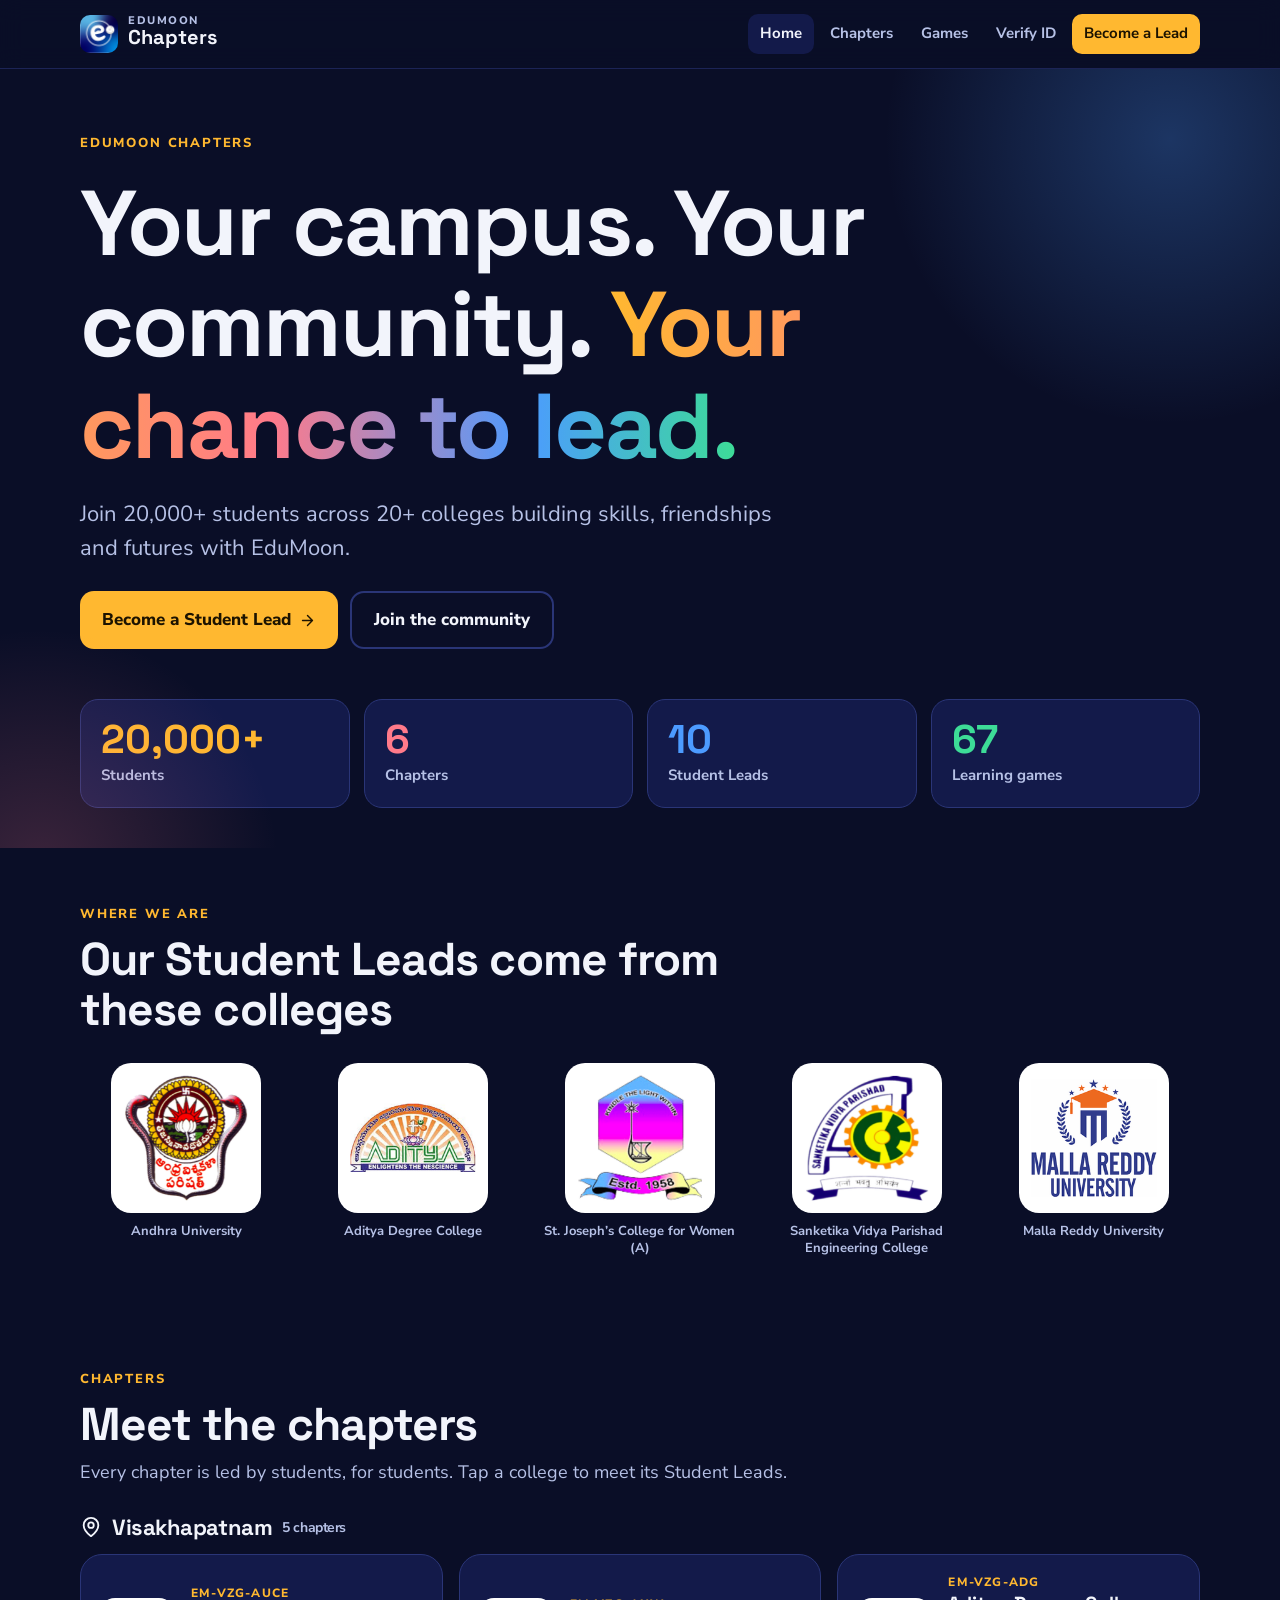
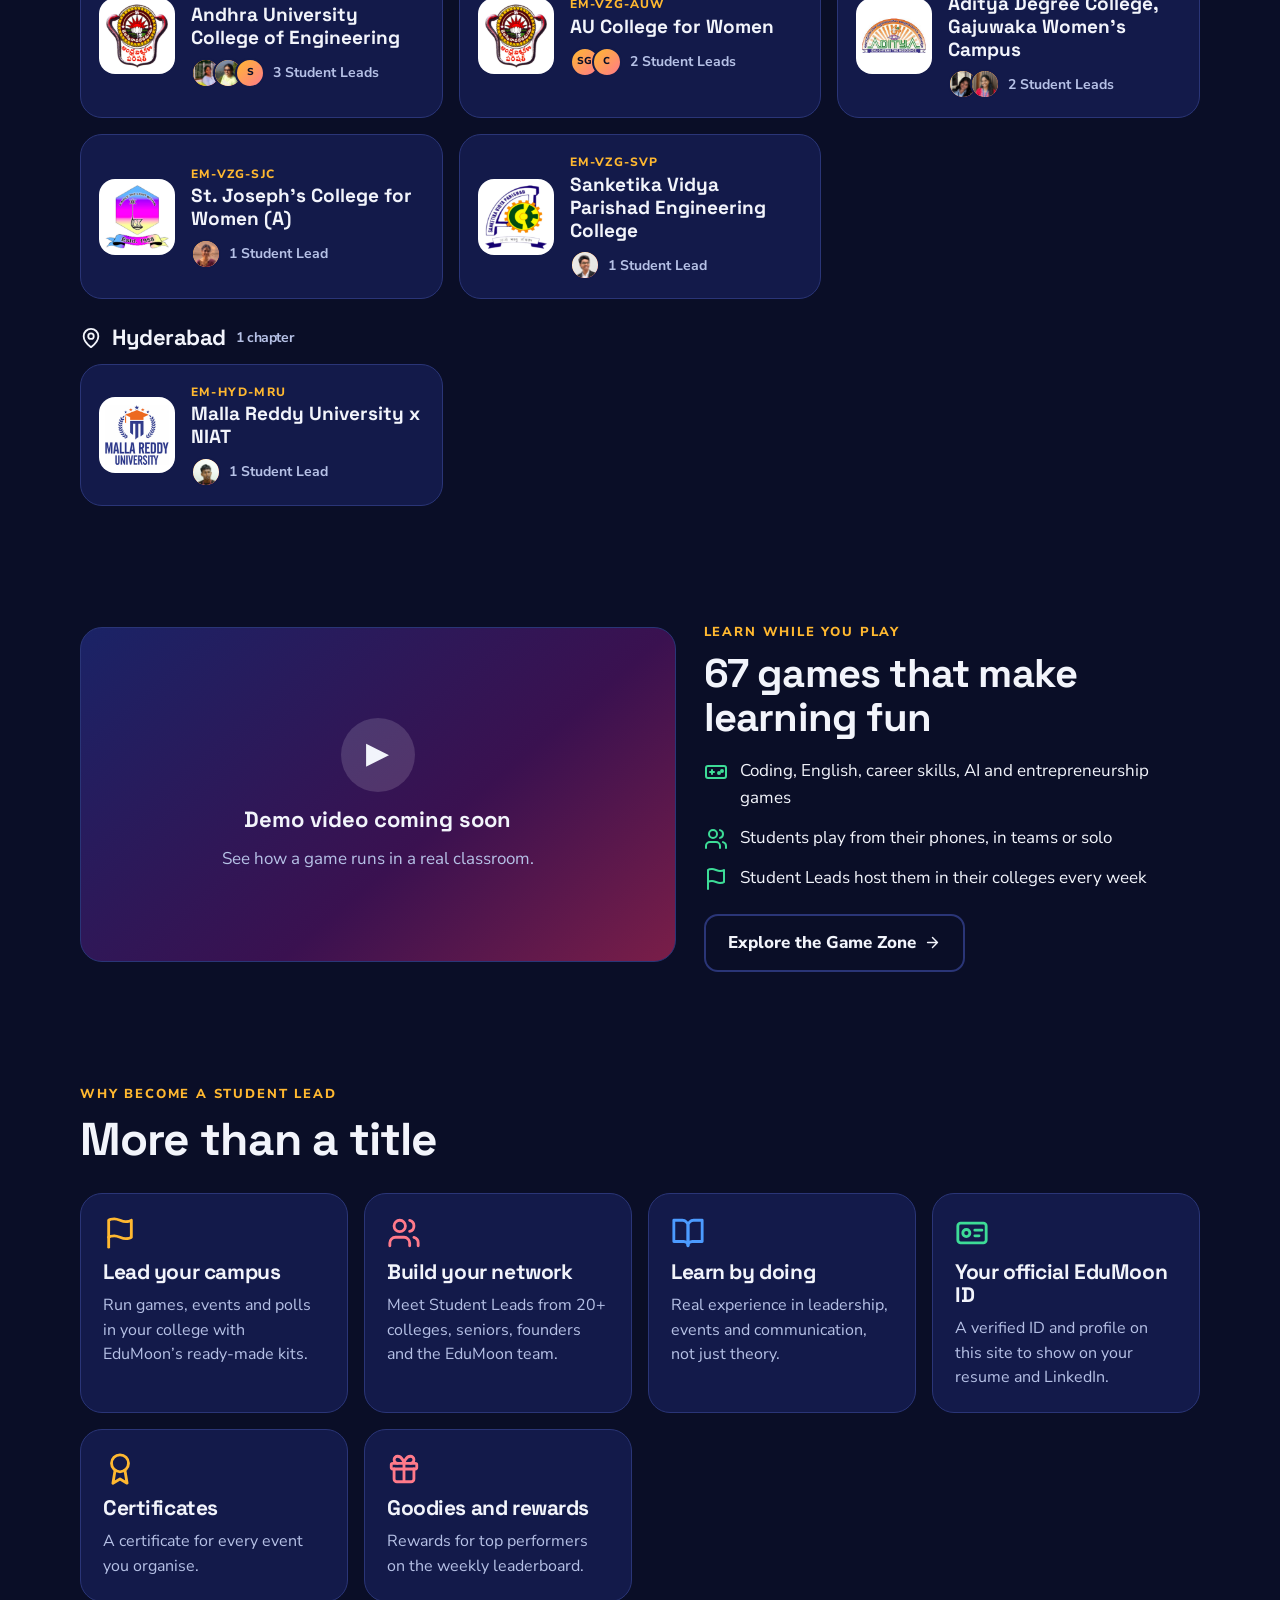
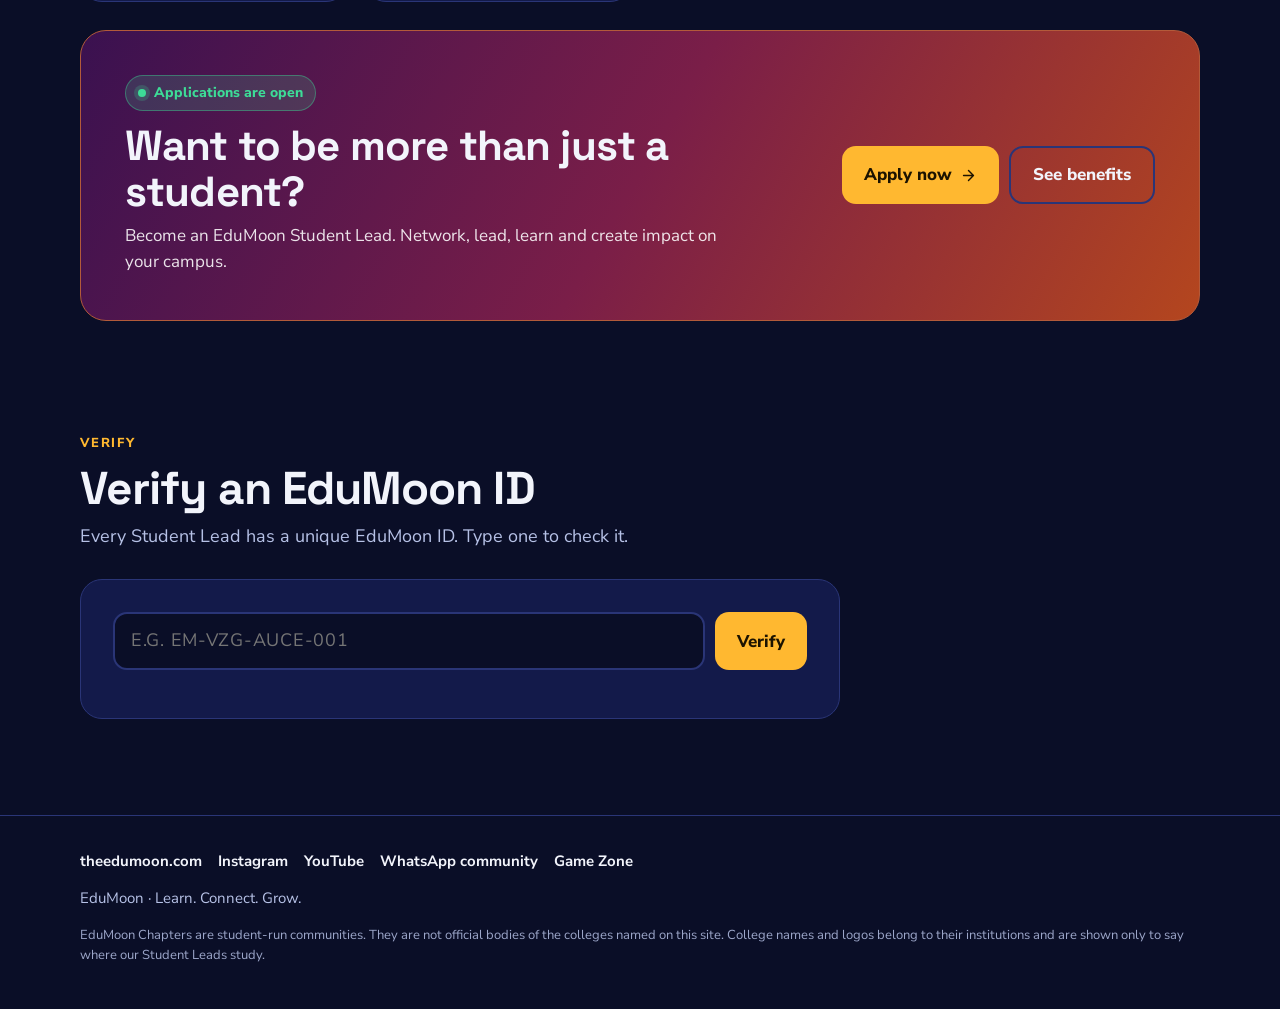
==== index.html @ 128e7173 "Add files via upload" ====
<!doctype html>
<html lang="en">
<head>
<meta charset="utf-8">
<meta name="viewport" content="width=device-width, initial-scale=1, viewport-fit=cover">
<title>EduMoon Chapters · Your campus. Your community.</title>
<meta name="description" content="Join 20,000+ students across 20+ colleges. Meet EduMoon's student-led chapters and become a Student Lead on your campus.">
<meta property="og:title" content="EduMoon Chapters · Your campus. Your community.">
<meta property="og:description" content="Join 20,000+ students across 20+ colleges. Meet EduMoon's student-led chapters and become a Student Lead on your campus.">
<link rel="icon" href="icon.png">
<link rel="preconnect" href="https://fonts.googleapis.com">
<link rel="stylesheet" href="https://fonts.googleapis.com/css2?family=Space+Grotesk:wght@500;700&family=Nunito+Sans:wght@400;700;800&display=swap">
<link rel="stylesheet" href="assets/style.css">
</head>
<body data-page="home">
<header class="top" id="top"></header>
<main id="main"></main>
<footer class="foot" id="foot"></footer>
<script src="assets/data.js"></script>
<script src="assets/app.js"></script>
</body>
</html>
---- assets/style.css ----
/* EduMoon Chapters. Same family as the EduMoon Game Zone: navy, amber, Space Grotesk + Nunito Sans. */
:root {
  --bg: #0A0E27; --panel: #131A4A; --panel2: #0F1540; --line: #2A3577;
  --ink: #F2F4FB; --soft: #B6C1E6; --amber: #FFB830; --green: #3DDC97; --coral: #FF7A8A; --blue: #4C9BFF;
  --display: 'Space Grotesk', Verdana, sans-serif; --body: 'Nunito Sans', Arial, sans-serif;
  --radius: 22px;
}
* { box-sizing: border-box; margin: 0; padding: 0; }
html { scroll-behavior: smooth; }
body { background: var(--bg); color: var(--ink); font-family: var(--body); font-size: 17px; line-height: 1.55; -webkit-font-smoothing: antialiased; }
img { max-width: 100%; display: block; }
a { color: inherit; }
h1, h2, h3 { font-family: var(--display); line-height: 1.1; letter-spacing: -0.02em; }
.wrap { max-width: 1160px; margin: 0 auto; padding: 0 20px; }
.eyebrow { font-size: 13px; font-weight: 800; letter-spacing: .14em; text-transform: uppercase; color: var(--amber); }
.muted { color: var(--soft); }
.grad { background: linear-gradient(90deg, #FFB830, #FF7A8A 45%, #4C9BFF 75%, #3DDC97); -webkit-background-clip: text; background-clip: text; color: transparent; }
.ic { width: 1em; height: 1em; flex: none; }

/* Header */
.top { position: sticky; top: 0; z-index: 20; background: rgba(10,14,39,.86); backdrop-filter: blur(12px); -webkit-backdrop-filter: blur(12px); border-bottom: 1px solid rgba(42,53,119,.6); }
.top .wrap { display: flex; align-items: center; justify-content: space-between; gap: 16px; height: 68px; }
.logo { display: flex; align-items: center; gap: 10px; text-decoration: none; }
.logo img { width: 38px; height: 38px; border-radius: 10px; }
.logo small { display: block; font-size: 11px; font-weight: 800; letter-spacing: .14em; text-transform: uppercase; color: var(--soft); line-height: 1; }
.logo b { font-family: var(--display); font-size: 20px; line-height: 1.1; }
.nav { display: flex; align-items: center; gap: 4px; }
.nav a { text-decoration: none; color: var(--soft); font-weight: 700; font-size: 15px; padding: 8px 12px; border-radius: 10px; }
.nav a:hover, .nav a[aria-current="page"] { color: var(--ink); background: var(--panel); }
.nav a.cta { background: var(--amber); color: #1C1300; }
.menu-btn { display: none; background: var(--panel); border: 1px solid var(--line); color: var(--ink); border-radius: 10px; width: 44px; height: 44px; font-size: 20px; cursor: pointer; }
@media (max-width: 860px) {
  .menu-btn { display: grid; place-items: center; }
  .nav { position: absolute; top: 68px; left: 0; right: 0; flex-direction: column; align-items: stretch; gap: 2px; padding: 10px 16px 16px; background: var(--bg); border-bottom: 1px solid var(--line); display: none; }
  .nav.open { display: flex; }
  .nav a { padding: 12px 14px; font-size: 16px; }
}

/* Buttons */
.btn { display: inline-flex; align-items: center; justify-content: center; gap: 8px; border-radius: 14px; padding: 14px 22px; font-weight: 800; font-size: 17px; text-decoration: none; background: var(--amber); color: #1C1300; border: 0; cursor: pointer; font-family: inherit; min-height: 52px; }
.btn:hover { filter: brightness(1.06); }
.btn.ghost { background: transparent; border: 2px solid var(--line); color: var(--ink); }
.btn.ghost:hover { border-color: var(--amber); }
.btn:focus-visible, .nav a:focus-visible, .chapter:focus-visible, .logo-tile:focus-visible { outline: 3px solid var(--amber); outline-offset: 3px; }

/* Sections */
section { padding: 56px 0; }
.sec-head { display: flex; flex-direction: column; gap: 10px; margin-bottom: 28px; max-width: 760px; }
.sec-head h2 { font-size: clamp(30px, 4.2vw, 46px); }
.sec-head p { color: var(--soft); font-size: 18px; }

/* Hero */
.hero { padding: 64px 0 40px; position: relative; overflow: hidden; }
.hero::before { content: ""; position: absolute; width: 620px; height: 620px; right: -200px; top: -240px; border-radius: 50%; background: radial-gradient(circle, rgba(76,155,255,.28), transparent 65%); pointer-events: none; }
.hero::after { content: ""; position: absolute; width: 520px; height: 520px; left: -220px; bottom: -280px; border-radius: 50%; background: radial-gradient(circle, rgba(255,122,138,.2), transparent 65%); pointer-events: none; }
.hero .wrap { position: relative; display: flex; flex-direction: column; gap: 20px; }
.hero h1 { font-size: clamp(42px, 7.4vw, 92px); max-width: 1000px; }
.hero p.lead { font-size: clamp(18px, 2.2vw, 22px); color: var(--soft); max-width: 720px; }
.hero .btns { display: flex; gap: 12px; flex-wrap: wrap; margin-top: 6px; }

/* Stats */
.stats { display: grid; grid-template-columns: repeat(4, 1fr); gap: 14px; margin-top: 30px; }
.stat { background: var(--panel); border: 1px solid var(--line); border-radius: 18px; padding: 18px 20px; }
.stat b { display: block; font-family: var(--display); font-size: clamp(28px, 4vw, 40px); line-height: 1.1; }
.stat span { color: var(--soft); font-weight: 700; font-size: 15px; }
.stat:nth-child(1) b { color: var(--amber); } .stat:nth-child(2) b { color: var(--coral); }
.stat:nth-child(3) b { color: var(--blue); } .stat:nth-child(4) b { color: var(--green); }
@media (max-width: 700px) { .stats { grid-template-columns: 1fr 1fr; } }

/* Logo strip */
.logos { display: grid; grid-template-columns: repeat(auto-fit, minmax(104px, 1fr)); gap: 14px; }
.logo-tile { display: flex; flex-direction: column; align-items: center; gap: 10px; text-decoration: none; text-align: center; }
.logo-tile img { width: 100%; max-width: 150px; aspect-ratio: 1; border-radius: 20px; background: #fff; transition: transform .15s; }
.logo-tile:hover img { transform: translateY(-3px); }
.logo-tile span { font-size: 13px; font-weight: 700; color: var(--soft); line-height: 1.3; }

/* Chapter cards */
.city { margin-top: 26px; }
.city h3 { font-size: 22px; display: flex; align-items: center; gap: 10px; margin-bottom: 14px; }
.city h3 small { font-family: var(--body); font-size: 14px; color: var(--soft); font-weight: 700; }
.chapters { display: grid; gap: 16px; grid-template-columns: repeat(auto-fill, minmax(min(100%, 330px), 1fr)); }
.chapter { display: flex; align-items: center; gap: 16px; padding: 18px; background: var(--panel); border: 1px solid var(--line); border-radius: var(--radius); text-decoration: none; transition: transform .15s, border-color .15s; }
.chapter:hover { transform: translateY(-3px); border-color: var(--amber); }
.chapter img { width: 76px; height: 76px; border-radius: 16px; background: #fff; flex: none; }
.chapter .info { flex: 1; min-width: 0; }
.chapter .code { font-size: 12px; font-weight: 800; letter-spacing: .1em; color: var(--amber); }
.chapter h4 { font-family: var(--display); font-size: 19px; line-height: 1.2; margin: 2px 0 8px; }
.faces { display: flex; align-items: center; }
.faces .av { width: 30px; height: 30px; border: 2px solid var(--panel); margin-left: -8px; font-size: 11px; }
.faces .av:first-child { margin-left: 0; }
.faces span.count { margin-left: 8px; font-size: 14px; font-weight: 700; color: var(--soft); }

/* Avatars (photo or initials) */
.av { border-radius: 50%; overflow: hidden; display: grid; place-items: center; font-weight: 800; color: #0A0E27; background: linear-gradient(135deg, var(--amber), var(--coral)); flex: none; }
.av img { width: 100%; height: 100%; object-fit: cover; }

/* Video */
.video { display: grid; grid-template-columns: 1.2fr 1fr; gap: 28px; align-items: center; }
.video-frame { aspect-ratio: 16/9; border-radius: var(--radius); overflow: hidden; background: linear-gradient(140deg, #1A2366, #3A1150 60%, #7A1E48); border: 1px solid var(--line); display: grid; place-items: center; text-align: center; padding: 20px; }
.video-frame iframe { width: 100%; height: 100%; border: 0; }
.video-frame .soon { display: flex; flex-direction: column; align-items: center; gap: 10px; }
.play { width: 74px; height: 74px; border-radius: 50%; background: rgba(255,255,255,.14); display: grid; place-items: center; font-size: 30px; }
.points { list-style: none; display: flex; flex-direction: column; gap: 14px; margin: 18px 0 22px; }
.points li { display: flex; gap: 12px; align-items: flex-start; }
.points .ic { width: 24px; height: 24px; color: var(--green); margin-top: 2px; }
@media (max-width: 860px) { .video { grid-template-columns: 1fr; } }

/* Benefits */
.benefits { display: grid; gap: 16px; grid-template-columns: repeat(auto-fill, minmax(min(100%, 250px), 1fr)); }
.benefit { background: var(--panel); border: 1px solid var(--line); border-radius: var(--radius); padding: 22px; display: flex; flex-direction: column; gap: 10px; }
.benefit .ic { width: 34px; height: 34px; color: var(--amber); }
.benefit:nth-child(4n+2) .ic { color: var(--coral); } .benefit:nth-child(4n+3) .ic { color: var(--blue); } .benefit:nth-child(4n) .ic { color: var(--green); }
.benefit h3 { font-size: 21px; }
.benefit p { color: var(--soft); font-size: 16px; }

/* Pathway */
.path { display: grid; grid-template-columns: repeat(3, 1fr); gap: 16px; counter-reset: step; }
.step { position: relative; background: var(--panel2); border: 1px solid var(--line); border-radius: var(--radius); padding: 24px; display: flex; flex-direction: column; gap: 10px; }
.step .num { font-family: var(--display); font-weight: 700; font-size: 15px; width: 36px; height: 36px; border-radius: 50%; display: grid; place-items: center; background: var(--amber); color: #1C1300; }
.step:nth-child(2) .num { background: var(--coral); } .step:nth-child(3) .num { background: var(--green); }
.step h3 { font-size: 24px; }
.step ul { list-style: none; display: flex; flex-direction: column; gap: 6px; color: var(--soft); font-size: 16px; }
.step li::before { content: "–"; margin-right: 8px; color: var(--amber); }
@media (max-width: 860px) { .path { grid-template-columns: 1fr; } }

/* CTA band */
.band { border-radius: 26px; padding: clamp(26px, 4vw, 44px); background: linear-gradient(120deg, #3A1150 0%, #7A1E48 50%, #B4461E 100%); border: 1px solid #B35A3A; display: flex; align-items: center; justify-content: space-between; gap: 22px; flex-wrap: wrap; }
.band h2 { font-size: clamp(28px, 3.8vw, 42px); max-width: 640px; }
.band p { color: rgba(255,255,255,.88); margin-top: 8px; max-width: 600px; }
.band .eyebrow { color: #FFD27A; }
.badge-open { display: inline-flex; align-items: center; gap: 8px; background: rgba(61,220,151,.16); color: var(--green); border: 1px solid rgba(61,220,151,.4); padding: 6px 12px; border-radius: 99px; font-weight: 800; font-size: 14px; width: fit-content; }
.badge-open::before { content: ""; width: 8px; height: 8px; border-radius: 50%; background: var(--green); box-shadow: 0 0 0 4px rgba(61,220,151,.2); }

/* Verify */
.verify { background: var(--panel); border: 1px solid var(--line); border-radius: var(--radius); padding: clamp(20px, 3vw, 32px); display: flex; flex-direction: column; gap: 16px; max-width: 760px; }
.verify form { display: flex; gap: 10px; flex-wrap: wrap; }
.verify input { flex: 1 1 260px; min-width: 0; background: var(--bg); border: 2px solid var(--line); border-radius: 14px; color: var(--ink); font: inherit; font-size: 18px; padding: 13px 16px; text-transform: uppercase; letter-spacing: .04em; }
.verify input:focus { outline: 0; border-color: var(--amber); }
.result { border-radius: 18px; padding: 18px; display: flex; gap: 16px; align-items: center; }
.result.ok { background: rgba(61,220,151,.1); border: 1px solid rgba(61,220,151,.4); }
.result.no { background: rgba(255,122,138,.1); border: 1px solid rgba(255,122,138,.4); }
.result .av { width: 72px; height: 72px; font-size: 22px; }
.tick { display: inline-flex; align-items: center; gap: 6px; color: var(--green); font-weight: 800; font-size: 14px; letter-spacing: .04em; text-transform: uppercase; }
.tick .ic { width: 18px; height: 18px; }

/* Chapter page */
.chero { display: flex; align-items: center; gap: 22px; flex-wrap: wrap; }
.chero img { width: 112px; height: 112px; border-radius: 24px; background: #fff; }
.chero h1 { font-size: clamp(32px, 5vw, 56px); }
.chips { display: flex; gap: 8px; flex-wrap: wrap; margin-top: 10px; }
.chip { background: var(--panel); border: 1px solid var(--line); border-radius: 99px; padding: 6px 12px; font-size: 14px; font-weight: 700; color: var(--soft); }
.back { color: var(--soft); font-weight: 800; text-decoration: none; display: inline-flex; gap: 6px; margin-bottom: 22px; }
.back:hover { color: var(--ink); }
.leads { display: grid; gap: 18px; grid-template-columns: repeat(auto-fill, minmax(min(100%, 250px), 1fr)); }
.lead-card { background: var(--panel); border: 1px solid var(--line); border-radius: var(--radius); padding: 22px; display: flex; flex-direction: column; align-items: center; text-align: center; gap: 8px; }
.lead-card .av { width: 132px; height: 132px; font-size: 40px; border: 4px solid var(--panel2); box-shadow: 0 0 0 3px var(--amber); margin-bottom: 8px; }
.lead-card h3 { font-size: 21px; }
.role { font-size: 13px; font-weight: 800; letter-spacing: .1em; text-transform: uppercase; color: var(--amber); }
.idtag { margin-top: 6px; font-family: 'JetBrains Mono', 'Courier New', monospace; font-size: 14px; background: var(--panel2); border: 1px dashed var(--line); border-radius: 10px; padding: 6px 10px; color: var(--ink); }

/* Footer */
.foot { border-top: 1px solid var(--line); margin-top: 40px; padding: 34px 0 44px; color: var(--soft); font-size: 15px; }
.foot .wrap { display: flex; flex-direction: column; gap: 14px; }
.foot-links { display: flex; gap: 16px; flex-wrap: wrap; }
.foot-links a { color: var(--ink); font-weight: 700; text-decoration: none; }
.foot-links a:hover { color: var(--amber); }
.foot small { font-size: 13px; opacity: .85; }
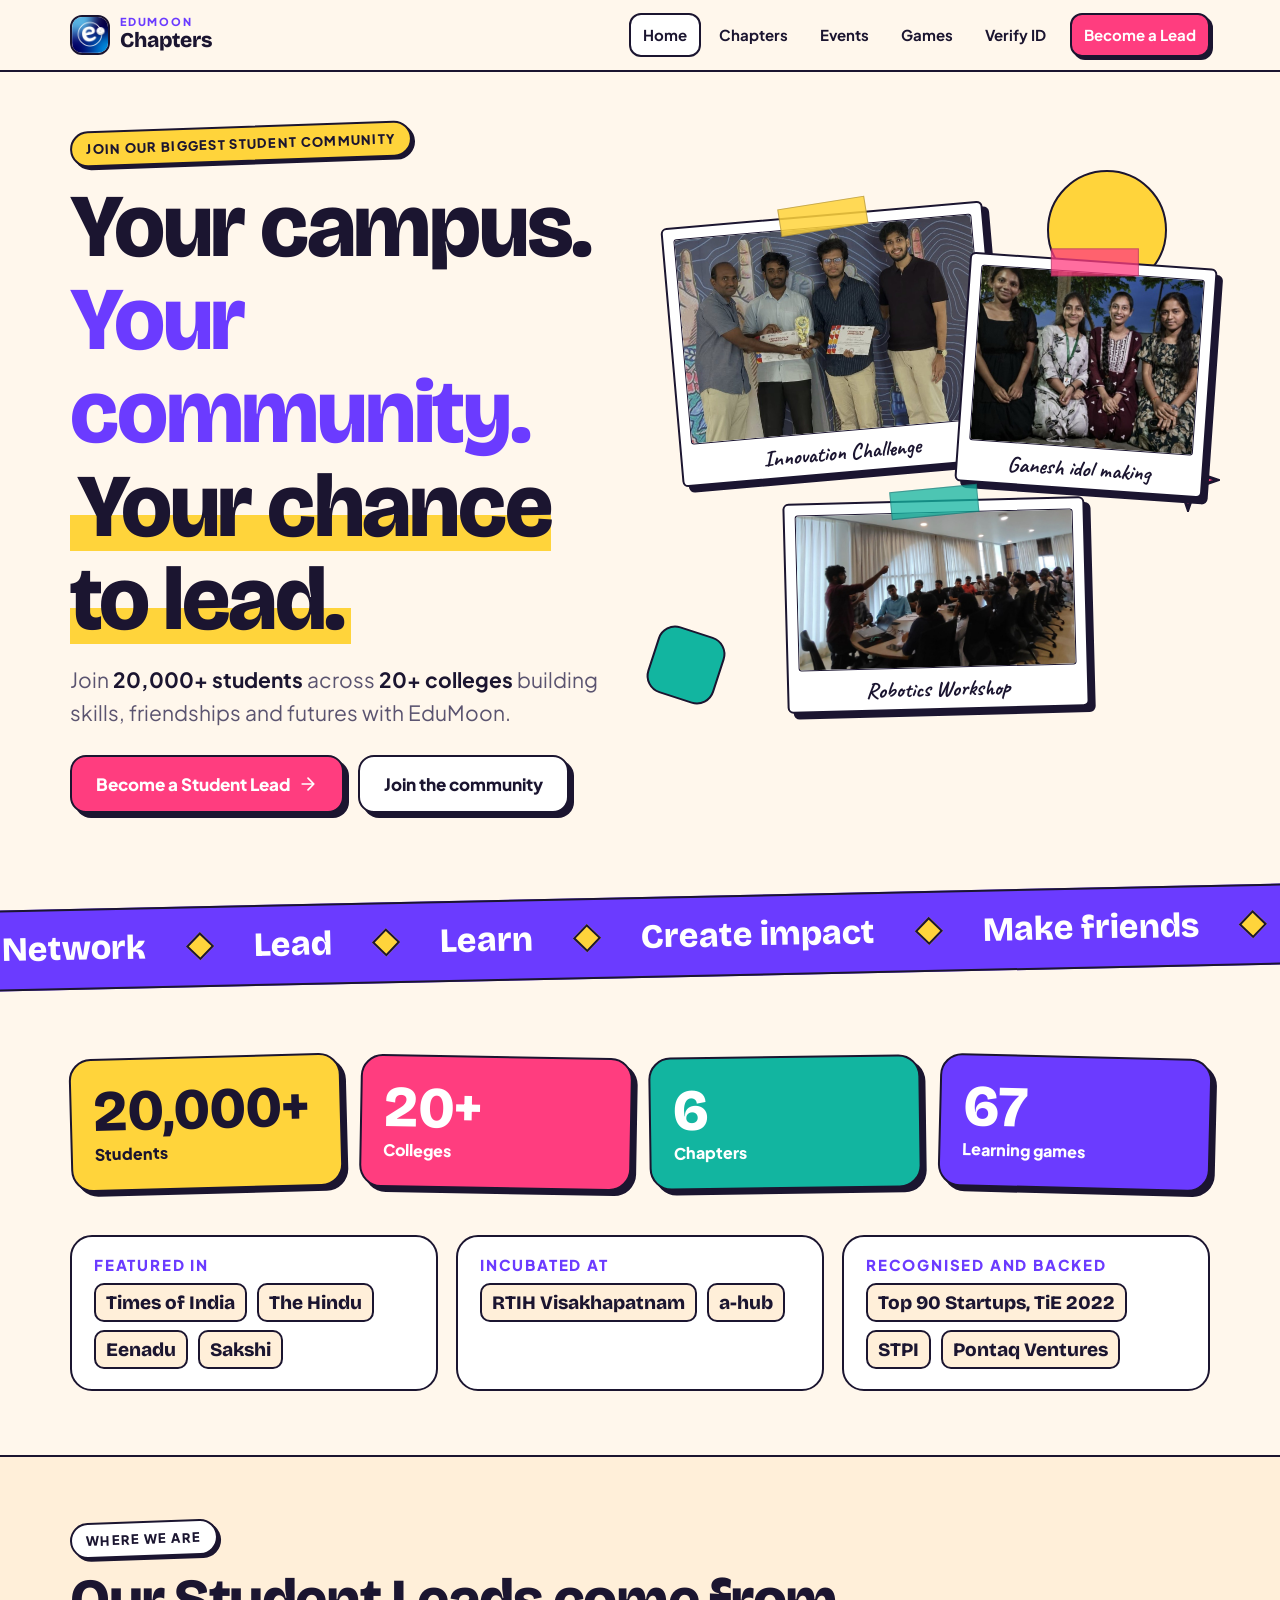
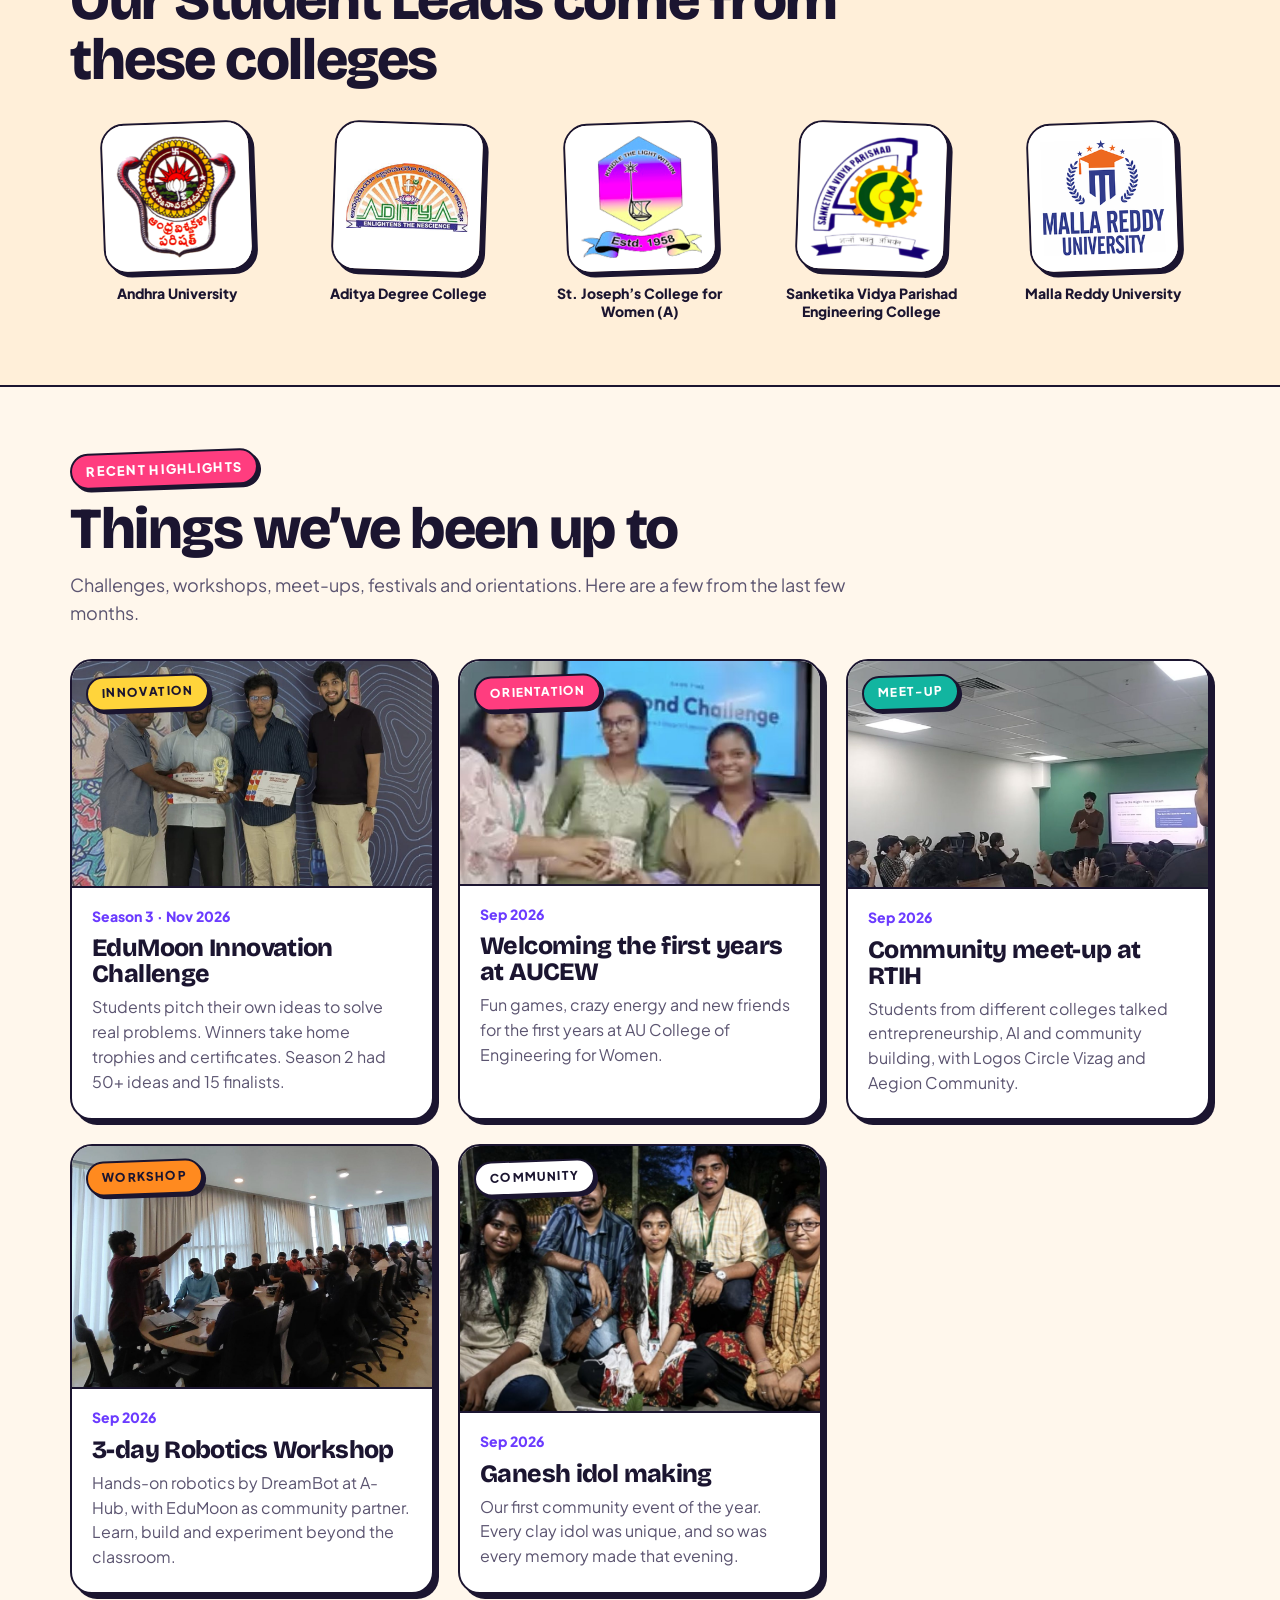
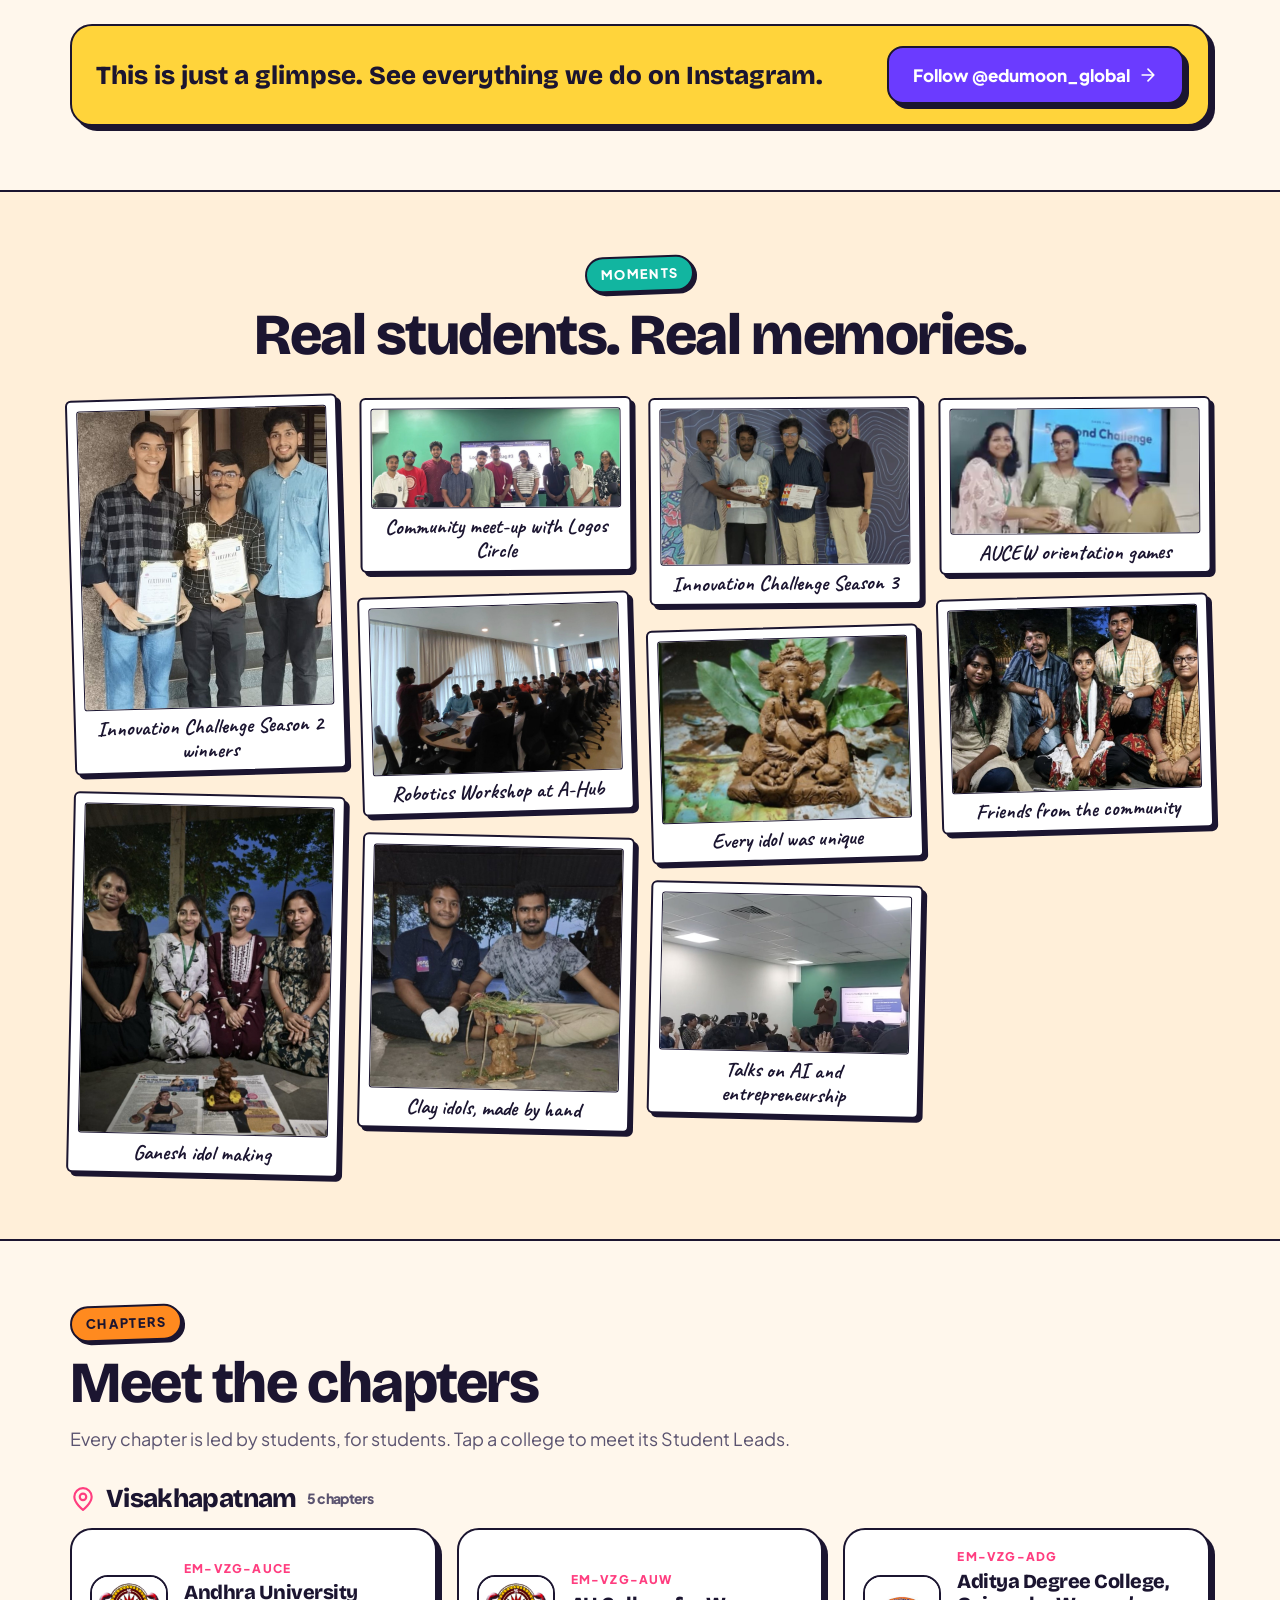
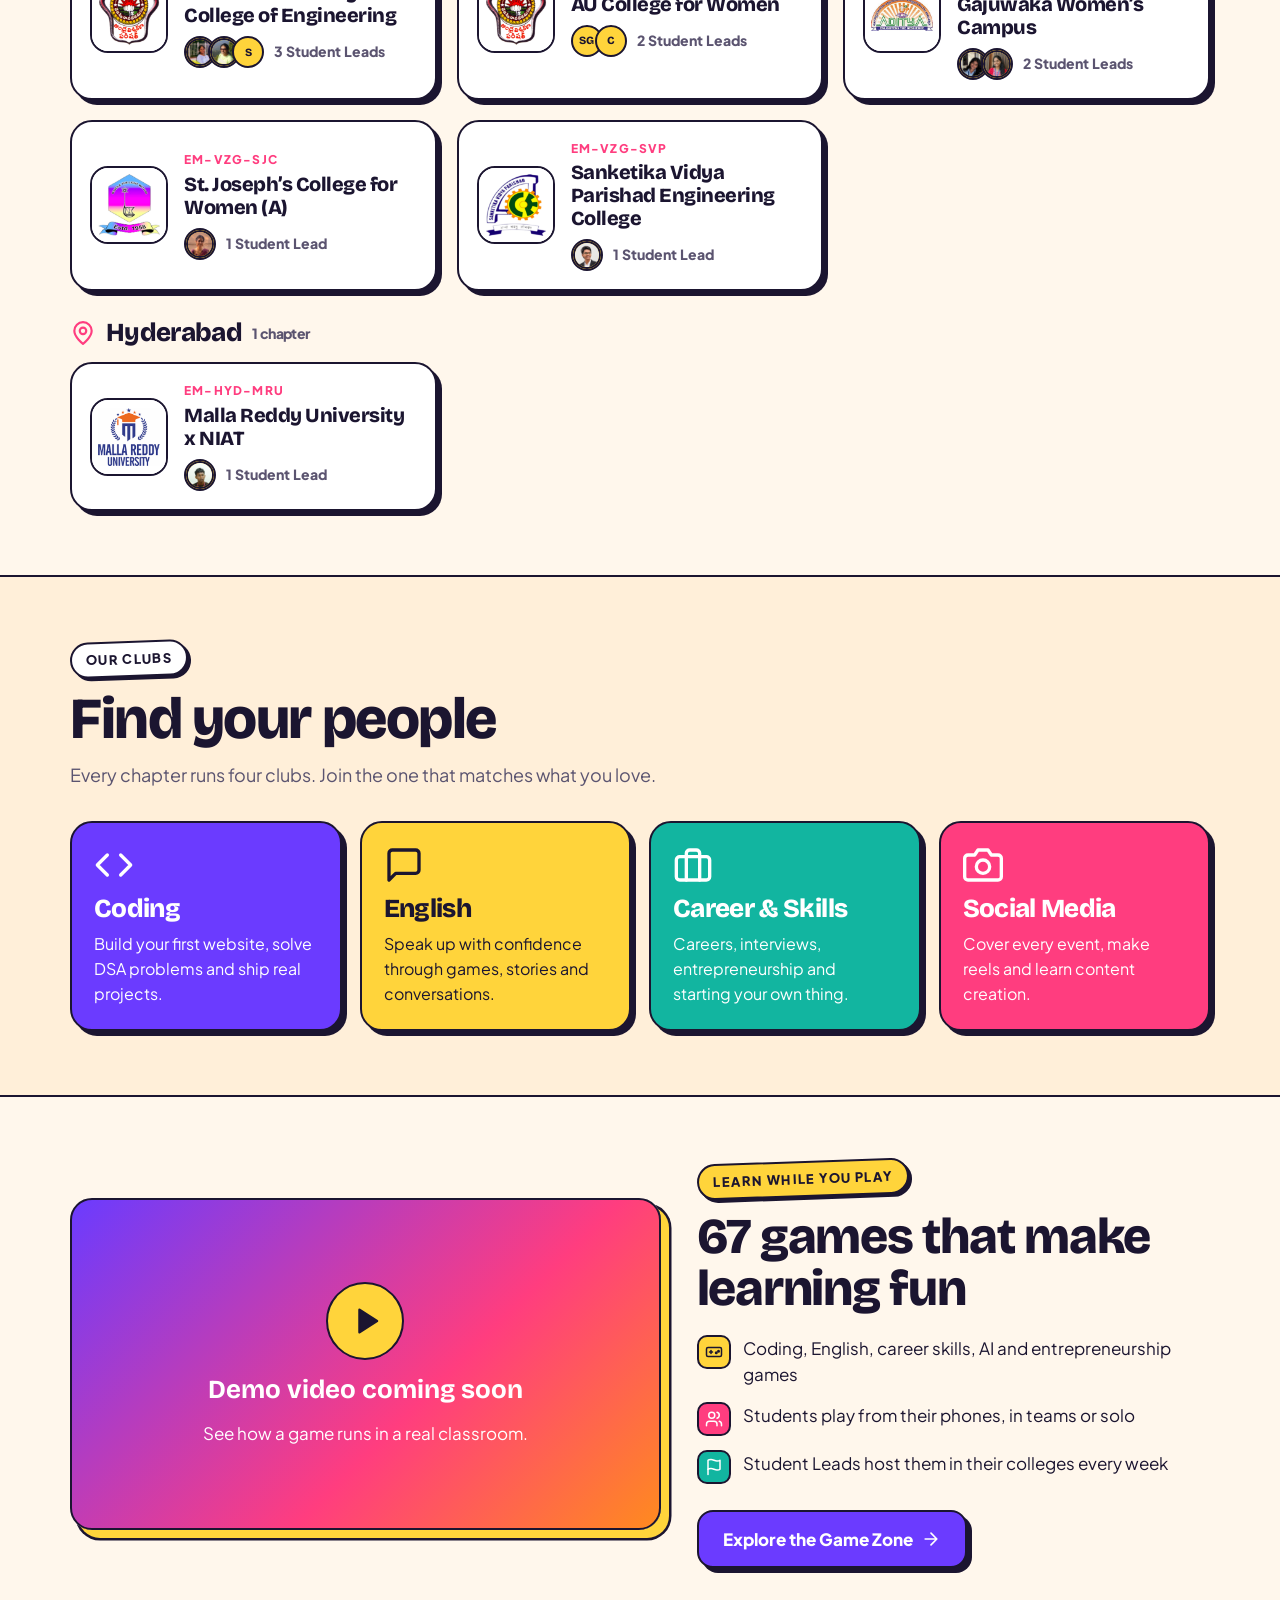
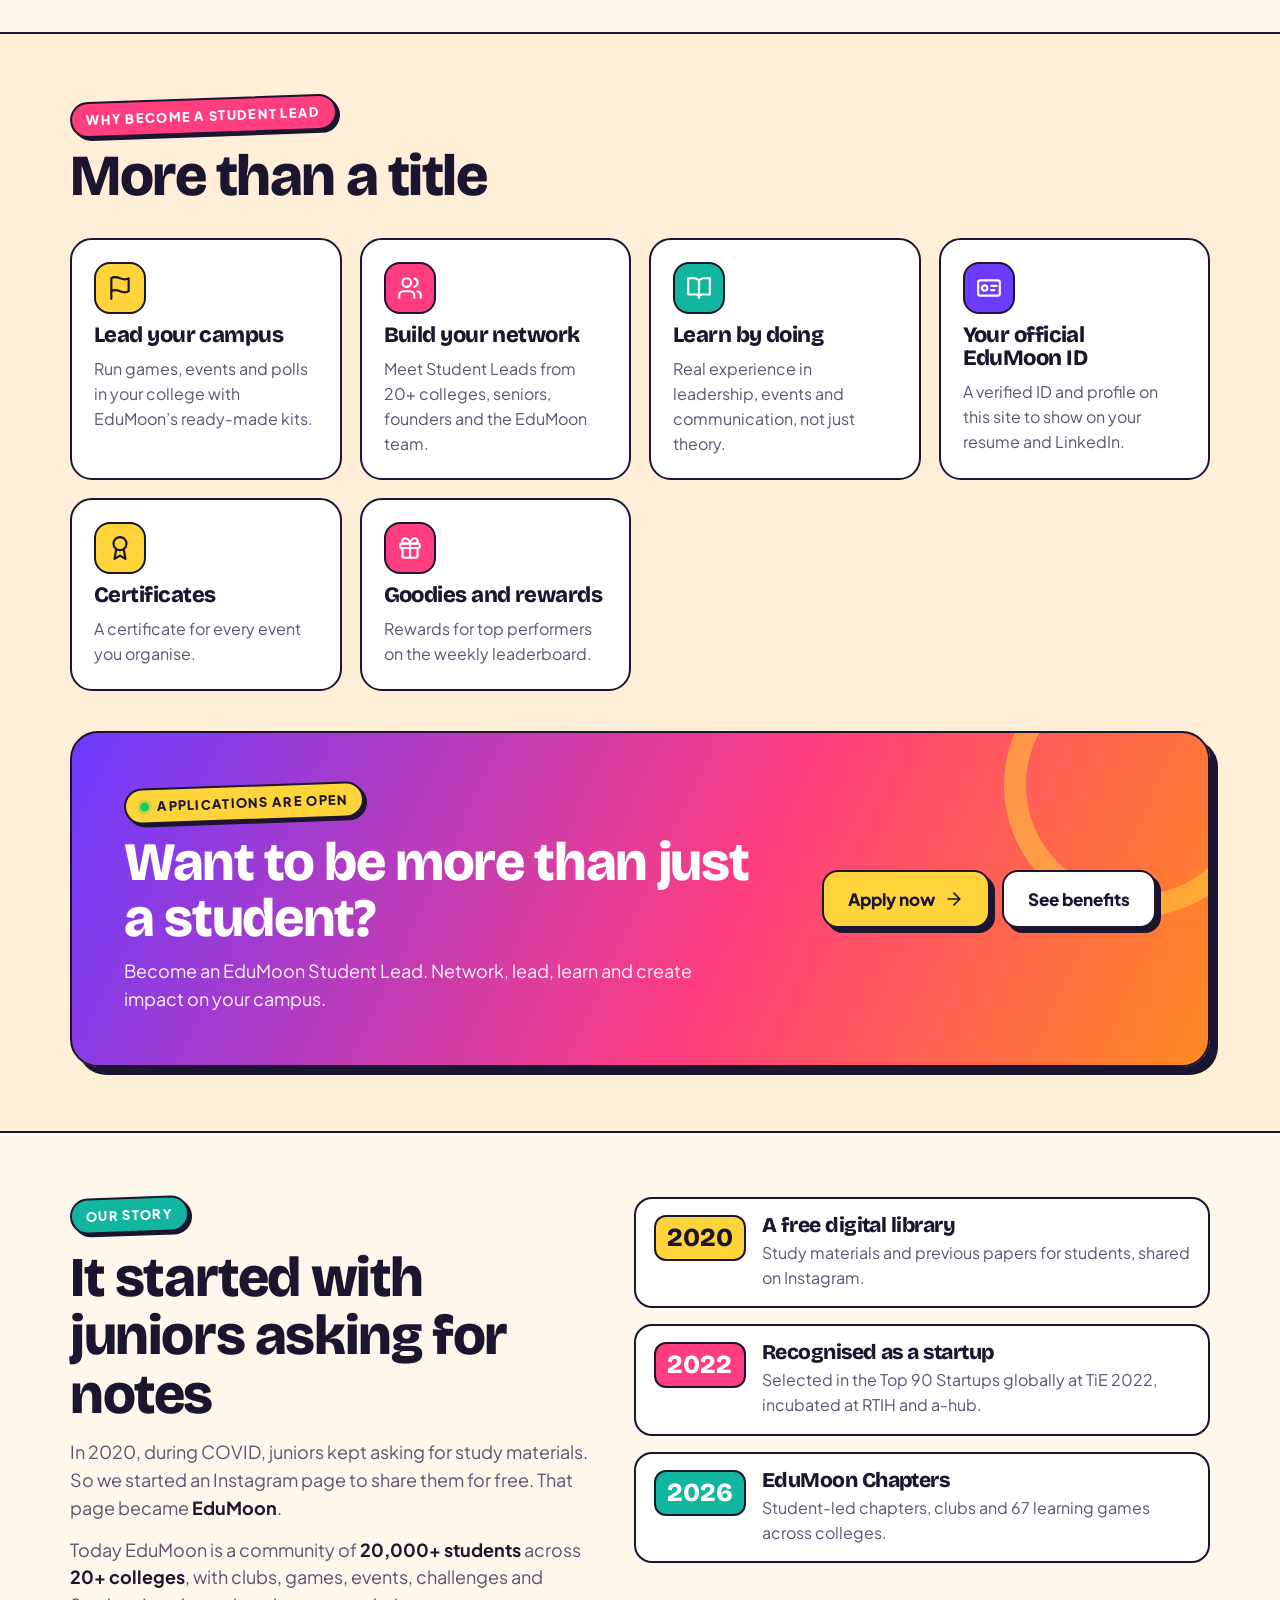
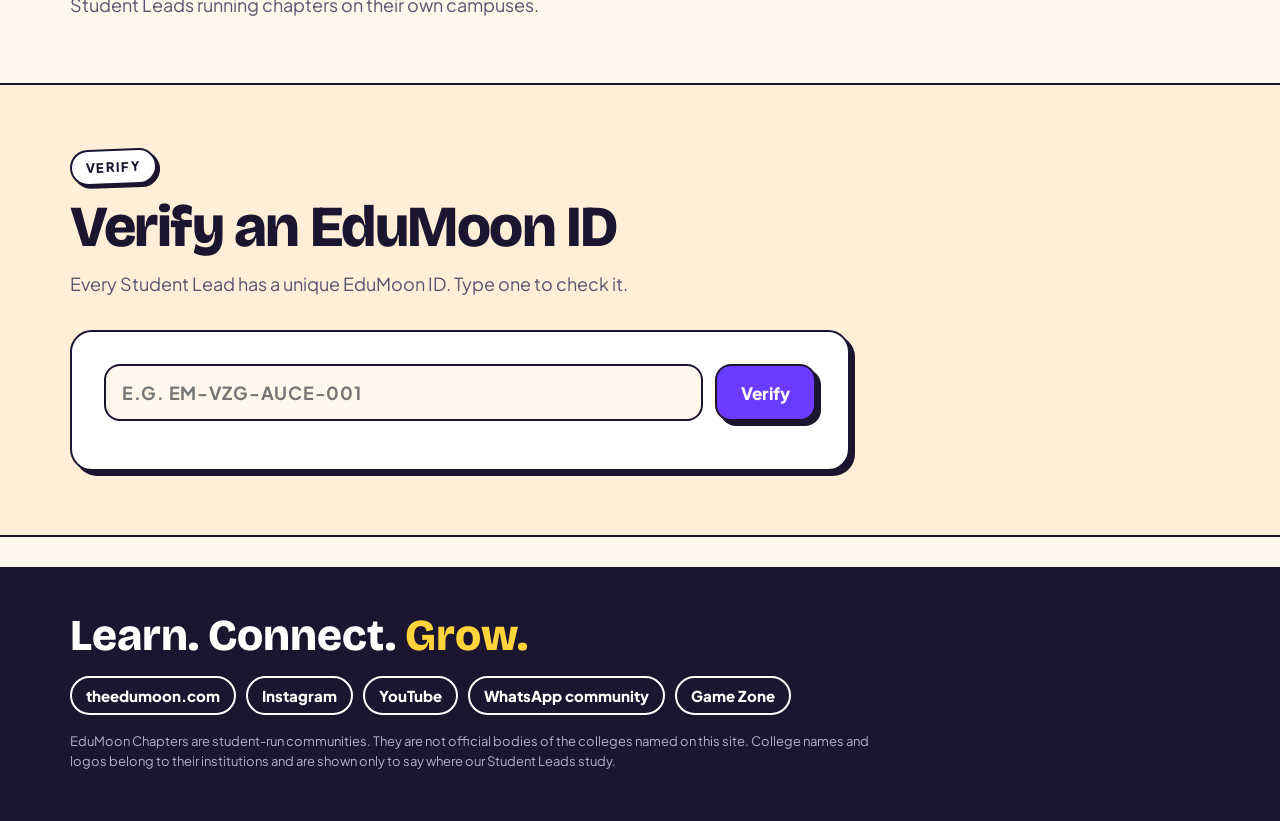
==== commit 5e9d7f3f: "Add files via upload" ====
--- a/index.html
+++ b/index.html
@@ -9,7 +9,7 @@
 <meta property="og:description" content="Join 20,000+ students across 20+ colleges. Meet EduMoon's student-led chapters and become a Student Lead on your campus.">
 <link rel="icon" href="icon.png">
 <link rel="preconnect" href="https://fonts.googleapis.com">
-<link rel="stylesheet" href="https://fonts.googleapis.com/css2?family=Space+Grotesk:wght@500;700&family=Nunito+Sans:wght@400;700;800&display=swap">
+<link rel="stylesheet" href="https://fonts.googleapis.com/css2?family=Bricolage+Grotesque:opsz,wght@12..96,700;12..96,800&family=Plus+Jakarta+Sans:wght@400;600;700;800&family=Caveat:wght@700&display=swap">
 <link rel="stylesheet" href="assets/style.css">
 </head>
 <body data-page="home">
--- a/assets/style.css
+++ b/assets/style.css
@@ -1,167 +1,303 @@
-/* EduMoon Chapters. Same family as the EduMoon Game Zone: navy, amber, Space Grotesk + Nunito Sans. */
+/* EduMoon Chapters · Bold campus energy.
+   Cream paper, chunky ink outlines, bright campus colours, polaroid photos. */
 :root {
-  --bg: #0A0E27; --panel: #131A4A; --panel2: #0F1540; --line: #2A3577;
-  --ink: #F2F4FB; --soft: #B6C1E6; --amber: #FFB830; --green: #3DDC97; --coral: #FF7A8A; --blue: #4C9BFF;
-  --display: 'Space Grotesk', Verdana, sans-serif; --body: 'Nunito Sans', Arial, sans-serif;
-  --radius: 22px;
+  --paper: #FFF7EC; --paper2: #FFEFD9; --white: #FFFFFF; --ink: #1B1530; --soft: #5B5470;
+  --purple: #6B3BFF; --pink: #FF3D7F; --orange: #FF8A1F; --yellow: #FFD43B; --teal: #12B5A0; --blue: #2F7BFF;
+  --display: 'Bricolage Grotesque', 'Arial Black', sans-serif; --body: 'Plus Jakarta Sans', Arial, sans-serif; --hand: 'Caveat', 'Comic Sans MS', cursive;
+  --r: 22px; --edge: 2.5px solid var(--ink); --pop: 5px 5px 0 var(--ink);
 }
 * { box-sizing: border-box; margin: 0; padding: 0; }
 html { scroll-behavior: smooth; }
-body { background: var(--bg); color: var(--ink); font-family: var(--body); font-size: 17px; line-height: 1.55; -webkit-font-smoothing: antialiased; }
+body { background: var(--paper); color: var(--ink); font-family: var(--body); font-size: 17px; line-height: 1.55; -webkit-font-smoothing: antialiased; overflow-x: hidden; }
 img { max-width: 100%; display: block; }
 a { color: inherit; }
-h1, h2, h3 { font-family: var(--display); line-height: 1.1; letter-spacing: -0.02em; }
-.wrap { max-width: 1160px; margin: 0 auto; padding: 0 20px; }
-.eyebrow { font-size: 13px; font-weight: 800; letter-spacing: .14em; text-transform: uppercase; color: var(--amber); }
+h1, h2, h3, h4 { font-family: var(--display); line-height: 1.04; letter-spacing: -0.025em; font-weight: 800; }
+.wrap { max-width: 1180px; margin: 0 auto; padding: 0 20px; }
 .muted { color: var(--soft); }
-.grad { background: linear-gradient(90deg, #FFB830, #FF7A8A 45%, #4C9BFF 75%, #3DDC97); -webkit-background-clip: text; background-clip: text; color: transparent; }
 .ic { width: 1em; height: 1em; flex: none; }
+.mark { background: linear-gradient(transparent 58%, var(--yellow) 58%, var(--yellow) 92%, transparent 92%); padding: 0 .08em; }
+.sticker { display: inline-flex; align-items: center; gap: 8px; width: fit-content; font-weight: 800; font-size: 13px; letter-spacing: .1em; text-transform: uppercase; background: var(--white); border: var(--edge); border-radius: 99px; padding: 6px 14px; box-shadow: 3px 3px 0 var(--ink); transform: rotate(-2deg); }
+.sticker.y { background: var(--yellow); } .sticker.p { background: var(--pink); color: #fff; } .sticker.t { background: var(--teal); color: #fff; } .sticker.o { background: var(--orange); }
+.sticker.live::before { content: ""; width: 9px; height: 9px; border-radius: 50%; background: #18C964; box-shadow: 0 0 0 3px rgba(24,201,100,.25); }
 
 /* Header */
-.top { position: sticky; top: 0; z-index: 20; background: rgba(10,14,39,.86); backdrop-filter: blur(12px); -webkit-backdrop-filter: blur(12px); border-bottom: 1px solid rgba(42,53,119,.6); }
-.top .wrap { display: flex; align-items: center; justify-content: space-between; gap: 16px; height: 68px; }
+.top { position: sticky; top: 0; z-index: 30; background: rgba(255,247,236,.92); backdrop-filter: blur(10px); -webkit-backdrop-filter: blur(10px); border-bottom: var(--edge); }
+.top .wrap { display: flex; align-items: center; justify-content: space-between; gap: 16px; height: 70px; }
 .logo { display: flex; align-items: center; gap: 10px; text-decoration: none; }
-.logo img { width: 38px; height: 38px; border-radius: 10px; }
-.logo small { display: block; font-size: 11px; font-weight: 800; letter-spacing: .14em; text-transform: uppercase; color: var(--soft); line-height: 1; }
-.logo b { font-family: var(--display); font-size: 20px; line-height: 1.1; }
+.logo img { width: 40px; height: 40px; border-radius: 12px; border: var(--edge); }
+.logo small { display: block; font-size: 11px; font-weight: 800; letter-spacing: .16em; text-transform: uppercase; color: var(--purple); line-height: 1; }
+.logo b { font-family: var(--display); font-size: 21px; line-height: 1.1; font-weight: 800; }
 .nav { display: flex; align-items: center; gap: 4px; }
-.nav a { text-decoration: none; color: var(--soft); font-weight: 700; font-size: 15px; padding: 8px 12px; border-radius: 10px; }
-.nav a:hover, .nav a[aria-current="page"] { color: var(--ink); background: var(--panel); }
-.nav a.cta { background: var(--amber); color: #1C1300; }
-.menu-btn { display: none; background: var(--panel); border: 1px solid var(--line); color: var(--ink); border-radius: 10px; width: 44px; height: 44px; font-size: 20px; cursor: pointer; }
-@media (max-width: 860px) {
+.nav a { text-decoration: none; font-weight: 700; font-size: 15px; padding: 8px 12px; border-radius: 12px; border: 2.5px solid transparent; }
+.nav a:hover { background: var(--paper2); }
+.nav a[aria-current="page"] { border-color: var(--ink); background: var(--white); }
+.nav a.cta { background: var(--pink); color: #fff; border-color: var(--ink); box-shadow: 3px 3px 0 var(--ink); margin-left: 6px; }
+.nav a.cta:hover { transform: translate(-1px,-1px); box-shadow: 4px 4px 0 var(--ink); }
+.menu-btn { display: none; background: var(--yellow); border: var(--edge); color: var(--ink); border-radius: 12px; width: 46px; height: 46px; cursor: pointer; box-shadow: 3px 3px 0 var(--ink); }
+.menu-btn svg { width: 22px; height: 22px; }
+@media (max-width: 880px) {
   .menu-btn { display: grid; place-items: center; }
-  .nav { position: absolute; top: 68px; left: 0; right: 0; flex-direction: column; align-items: stretch; gap: 2px; padding: 10px 16px 16px; background: var(--bg); border-bottom: 1px solid var(--line); display: none; }
+  .nav { position: absolute; top: 70px; left: 0; right: 0; flex-direction: column; align-items: stretch; gap: 4px; padding: 12px 16px 18px; background: var(--paper); border-bottom: var(--edge); display: none; }
   .nav.open { display: flex; }
-  .nav a { padding: 12px 14px; font-size: 16px; }
+  .nav a { padding: 12px 14px; font-size: 17px; }
+  .nav a.cta { margin: 6px 0 0; text-align: center; }
 }
 
 /* Buttons */
-.btn { display: inline-flex; align-items: center; justify-content: center; gap: 8px; border-radius: 14px; padding: 14px 22px; font-weight: 800; font-size: 17px; text-decoration: none; background: var(--amber); color: #1C1300; border: 0; cursor: pointer; font-family: inherit; min-height: 52px; }
-.btn:hover { filter: brightness(1.06); }
-.btn.ghost { background: transparent; border: 2px solid var(--line); color: var(--ink); }
-.btn.ghost:hover { border-color: var(--amber); }
-.btn:focus-visible, .nav a:focus-visible, .chapter:focus-visible, .logo-tile:focus-visible { outline: 3px solid var(--amber); outline-offset: 3px; }
+.btn { display: inline-flex; align-items: center; justify-content: center; gap: 8px; border-radius: 16px; padding: 14px 24px; font-weight: 800; font-size: 17px; text-decoration: none; background: var(--purple); color: #fff; border: var(--edge); cursor: pointer; font-family: inherit; min-height: 54px; box-shadow: var(--pop); transition: transform .12s, box-shadow .12s; }
+.btn:hover { transform: translate(-2px,-2px); box-shadow: 7px 7px 0 var(--ink); }
+.btn:active { transform: translate(3px,3px); box-shadow: 2px 2px 0 var(--ink); }
+.btn.pink { background: var(--pink); } .btn.yellow { background: var(--yellow); color: var(--ink); }
+.btn.ghost { background: var(--white); color: var(--ink); }
+.btn .ic { width: 20px; height: 20px; }
+:focus-visible { outline: 3px solid var(--blue); outline-offset: 3px; }
 
 /* Sections */
-section { padding: 56px 0; }
-.sec-head { display: flex; flex-direction: column; gap: 10px; margin-bottom: 28px; max-width: 760px; }
-.sec-head h2 { font-size: clamp(30px, 4.2vw, 46px); }
+section { padding: 64px 0; position: relative; }
+.sec-head { display: flex; flex-direction: column; gap: 12px; margin-bottom: 32px; max-width: 780px; }
+.sec-head h2 { font-size: clamp(34px, 5vw, 58px); }
 .sec-head p { color: var(--soft); font-size: 18px; }
+.sec-head.center { margin-left: auto; margin-right: auto; text-align: center; align-items: center; }
+.tint { background: var(--paper2); border-top: var(--edge); border-bottom: var(--edge); }
+.dark { background: var(--ink); color: #fff; }
+.dark .sec-head p, .dark .muted { color: #CFC8E6; }
 
 /* Hero */
-.hero { padding: 64px 0 40px; position: relative; overflow: hidden; }
-.hero::before { content: ""; position: absolute; width: 620px; height: 620px; right: -200px; top: -240px; border-radius: 50%; background: radial-gradient(circle, rgba(76,155,255,.28), transparent 65%); pointer-events: none; }
-.hero::after { content: ""; position: absolute; width: 520px; height: 520px; left: -220px; bottom: -280px; border-radius: 50%; background: radial-gradient(circle, rgba(255,122,138,.2), transparent 65%); pointer-events: none; }
-.hero .wrap { position: relative; display: flex; flex-direction: column; gap: 20px; }
-.hero h1 { font-size: clamp(42px, 7.4vw, 92px); max-width: 1000px; }
-.hero p.lead { font-size: clamp(18px, 2.2vw, 22px); color: var(--soft); max-width: 720px; }
-.hero .btns { display: flex; gap: 12px; flex-wrap: wrap; margin-top: 6px; }
+.hero { padding: 54px 0 70px; overflow: hidden; }
+.hero .wrap { display: grid; grid-template-columns: 1.05fr 1fr; gap: 36px; align-items: center; }
+.hero h1 { font-size: clamp(44px, 7vw, 92px); margin: 18px 0 18px; }
+.hero h1 .c1 { color: var(--purple); } .hero h1 .c2 { color: var(--pink); }
+.hero p.lead { font-size: clamp(18px, 2.1vw, 21px); color: var(--soft); max-width: 560px; }
+.hero p.lead b { color: var(--ink); }
+.btns { display: flex; gap: 14px; flex-wrap: wrap; margin-top: 26px; }
+.collage { position: relative; height: 540px; }
+.pola { position: absolute; background: var(--white); border: var(--edge); padding: 10px 10px 40px; box-shadow: 6px 6px 0 var(--ink); border-radius: 6px; }
+.pola img { width: 100%; height: 100%; object-fit: cover; border-radius: 3px; border: 1.5px solid var(--ink); }
+.pola figcaption { position: absolute; left: 0; right: 0; bottom: 6px; text-align: center; font-family: var(--hand); font-size: 22px; font-weight: 700; line-height: 1.2; }
+.pola::before { content: ""; position: absolute; width: 86px; height: 26px; top: -14px; left: 50%; margin-left: -43px; background: rgba(255,212,59,.85); border: 1.5px solid rgba(27,21,48,.25); transform: rotate(-4deg); }
+.pola.a { width: 60%; height: 260px; left: 0; top: 14px; transform: rotate(-5deg); z-index: 1; }
+.pola.b { width: 46%; height: 230px; right: 0; top: 60px; transform: rotate(4deg); z-index: 2; }
+.pola.c { width: 56%; height: 210px; left: 21%; top: 300px; transform: rotate(-1.5deg); z-index: 3; }
+.pola.b::before { background: rgba(255,61,127,.75); } .pola.c::before { background: rgba(18,181,160,.75); }
+.shape { position: absolute; pointer-events: none; z-index: 0; }
+.shape.s1 { width: 120px; height: 120px; border-radius: 50%; background: var(--yellow); border: var(--edge); top: -30px; right: 8%; }
+.shape.s2 { width: 70px; height: 70px; background: var(--teal); border: var(--edge); border-radius: 18px; bottom: 40px; left: -20px; transform: rotate(18deg); }
+.shape.s3 { width: 64px; height: 64px; color: var(--pink); top: 46%; right: -10px; }
+@media (max-width: 920px) {
+  .hero .wrap { grid-template-columns: 1fr; }
+  .collage { height: 470px; max-width: 560px; width: 100%; margin: 10px auto 0; }
+  .pola.a { height: 220px; } .pola.b { height: 200px; top: 50px; } .pola.c { height: 170px; top: 260px; }
+}
+@media (max-width: 520px) {
+  .collage { height: 330px; }
+  .pola { padding: 7px 7px 32px; } .pola figcaption { font-size: 18px; }
+  .pola.a { width: 62%; height: 150px; } .pola.b { width: 50%; height: 140px; top: 34px; } .pola.c { width: 62%; height: 125px; left: 19%; top: 175px; }
+  .shape.s1 { width: 80px; height: 80px; }
+}
+
+/* Ticker */
+.tick-wrap { overflow: hidden; padding: 14px 0; }
+.ticker { background: var(--purple); color: #fff; border-top: var(--edge); border-bottom: var(--edge); overflow: hidden; transform: rotate(-1.2deg); margin: 0 -20px; }
+.ticker .row { display: flex; width: max-content; animation: slide 28s linear infinite; }
+.ticker span { font-family: var(--display); font-weight: 800; font-size: clamp(22px, 3vw, 34px); padding: 12px 22px; white-space: nowrap; display: flex; align-items: center; gap: 44px; }
+.ticker span::after { content: ""; width: 16px; height: 16px; background: var(--yellow); border: 2px solid var(--ink); transform: rotate(45deg); }
+@keyframes slide { to { transform: translateX(-50%); } }
+@media (prefers-reduced-motion: reduce) { .ticker .row { animation: none; } html { scroll-behavior: auto; } }
 
 /* Stats */
-.stats { display: grid; grid-template-columns: repeat(4, 1fr); gap: 14px; margin-top: 30px; }
-.stat { background: var(--panel); border: 1px solid var(--line); border-radius: 18px; padding: 18px 20px; }
-.stat b { display: block; font-family: var(--display); font-size: clamp(28px, 4vw, 40px); line-height: 1.1; }
-.stat span { color: var(--soft); font-weight: 700; font-size: 15px; }
-.stat:nth-child(1) b { color: var(--amber); } .stat:nth-child(2) b { color: var(--coral); }
-.stat:nth-child(3) b { color: var(--blue); } .stat:nth-child(4) b { color: var(--green); }
-@media (max-width: 700px) { .stats { grid-template-columns: 1fr 1fr; } }
+.stats { display: grid; grid-template-columns: repeat(4, 1fr); gap: 18px; }
+.stat { border: var(--edge); border-radius: var(--r); padding: 22px; box-shadow: var(--pop); }
+.stat b { display: block; font-family: var(--display); font-weight: 800; font-size: clamp(36px, 5vw, 58px); line-height: 1; }
+.stat span { font-weight: 800; font-size: 16px; }
+.stat:nth-child(1) { background: var(--yellow); transform: rotate(-1.5deg); }
+.stat:nth-child(2) { background: var(--pink); color: #fff; transform: rotate(1deg); }
+.stat:nth-child(3) { background: var(--teal); color: #fff; transform: rotate(-.8deg); }
+.stat:nth-child(4) { background: var(--purple); color: #fff; transform: rotate(1.4deg); }
+@media (max-width: 760px) { .stats { grid-template-columns: 1fr 1fr; gap: 14px; } .stat { padding: 18px; } }
+
+/* Trust strip */
+.trust { display: grid; grid-template-columns: repeat(3, 1fr); gap: 18px; margin-top: 46px; }
+.trust-card { background: var(--white); border: var(--edge); border-radius: var(--r); padding: 20px 22px; display: flex; flex-direction: column; gap: 10px; }
+.trust-card h3 { font-size: 15px; font-family: var(--body); font-weight: 800; letter-spacing: .12em; text-transform: uppercase; color: var(--purple); }
+.trust-card .names { display: flex; flex-wrap: wrap; gap: 8px 10px; }
+.trust-card .names span { font-family: var(--display); font-weight: 800; font-size: 19px; background: var(--paper2); border: 2px solid var(--ink); border-radius: 10px; padding: 3px 10px; }
+@media (max-width: 860px) { .trust { grid-template-columns: 1fr; } }
 
 /* Logo strip */
-.logos { display: grid; grid-template-columns: repeat(auto-fit, minmax(104px, 1fr)); gap: 14px; }
-.logo-tile { display: flex; flex-direction: column; align-items: center; gap: 10px; text-decoration: none; text-align: center; }
-.logo-tile img { width: 100%; max-width: 150px; aspect-ratio: 1; border-radius: 20px; background: #fff; transition: transform .15s; }
-.logo-tile:hover img { transform: translateY(-3px); }
-.logo-tile span { font-size: 13px; font-weight: 700; color: var(--soft); line-height: 1.3; }
+.logos { display: grid; grid-template-columns: repeat(auto-fit, minmax(120px, 1fr)); gap: 18px; }
+.logo-tile { display: flex; flex-direction: column; align-items: center; gap: 12px; text-decoration: none; text-align: center; }
+.logo-tile img { width: 100%; max-width: 150px; aspect-ratio: 1; border-radius: 24px; background: #fff; border: var(--edge); box-shadow: 4px 4px 0 var(--ink); transition: transform .15s; }
+.logo-tile:nth-child(odd) img { transform: rotate(-2deg); } .logo-tile:nth-child(even) img { transform: rotate(2deg); }
+.logo-tile:hover img { transform: rotate(0) translateY(-4px); }
+.logo-tile span { font-size: 14px; font-weight: 800; line-height: 1.3; }
+
+/* Highlights (events) */
+.events { display: grid; gap: 24px; grid-template-columns: repeat(auto-fill, minmax(min(100%, 330px), 1fr)); }
+.event { background: var(--white); border: var(--edge); border-radius: var(--r); overflow: hidden; box-shadow: var(--pop); display: flex; flex-direction: column; transition: transform .15s; }
+.event:hover { transform: translateY(-4px) rotate(-.5deg); }
+.event .ph { aspect-ratio: 16/10; border-bottom: var(--edge); position: relative; }
+.event .ph img { width: 100%; height: 100%; object-fit: cover; }
+.event .ph .sticker { position: absolute; left: 14px; top: 14px; font-size: 12px; }
+.event .body { padding: 18px 20px 22px; display: flex; flex-direction: column; gap: 8px; }
+.event .when { font-weight: 800; font-size: 14px; color: var(--purple); }
+.event h3 { font-size: 25px; }
+.event p { color: var(--soft); font-size: 16px; }
+.event:nth-child(5n+2) .ph .sticker { background: var(--pink); color: #fff; }
+.event:nth-child(5n+3) .ph .sticker { background: var(--teal); color: #fff; }
+.event:nth-child(5n+4) .ph .sticker { background: var(--orange); }
+.event:nth-child(5n) .ph .sticker { background: var(--white); }
+.more { margin-top: 30px; display: flex; align-items: center; justify-content: space-between; gap: 18px; flex-wrap: wrap; background: var(--yellow); border: var(--edge); border-radius: var(--r); padding: 20px 24px; box-shadow: var(--pop); }
+.more p { font-family: var(--display); font-weight: 800; font-size: clamp(20px, 2.6vw, 26px); line-height: 1.2; }
+
+/* Moments gallery */
+.moments { columns: 4 230px; column-gap: 18px; }
+.moment { break-inside: avoid; margin: 0 0 22px; display: block; width: 100%; background: var(--white); border: var(--edge); padding: 9px 9px 0; border-radius: 6px; box-shadow: 4px 4px 0 var(--ink); cursor: zoom-in; font: inherit; color: inherit; text-align: center; transition: transform .15s; }
+.moment:nth-child(3n+1) { transform: rotate(-1.6deg); } .moment:nth-child(3n+2) { transform: rotate(1.2deg); } .moment:nth-child(3n) { transform: rotate(-.4deg); }
+.moment:hover { transform: rotate(0) scale(1.02); }
+.moment img { width: 100%; border-radius: 3px; border: 1.5px solid var(--ink); }
+.moment span { display: block; font-family: var(--hand); font-size: 21px; font-weight: 700; padding: 6px 4px 8px; line-height: 1.15; }
+.lightbox { border: var(--edge); border-radius: 14px; padding: 12px; background: var(--white); max-width: min(94vw, 1000px); margin: auto; box-shadow: 8px 8px 0 var(--ink); }
+.lightbox::backdrop { background: rgba(27,21,48,.78); }
+.lightbox img { max-height: 76vh; width: auto; max-width: 100%; margin: 0 auto; border-radius: 6px; }
+.lightbox p { font-family: var(--hand); font-size: 26px; font-weight: 700; text-align: center; margin-top: 6px; }
+.lightbox .close { position: absolute; right: 10px; top: 10px; width: 44px; height: 44px; border-radius: 50%; border: var(--edge); background: var(--yellow); cursor: pointer; display: grid; place-items: center; }
+.lightbox .close svg { width: 22px; height: 22px; }
 
 /* Chapter cards */
-.city { margin-top: 26px; }
-.city h3 { font-size: 22px; display: flex; align-items: center; gap: 10px; margin-bottom: 14px; }
-.city h3 small { font-family: var(--body); font-size: 14px; color: var(--soft); font-weight: 700; }
-.chapters { display: grid; gap: 16px; grid-template-columns: repeat(auto-fill, minmax(min(100%, 330px), 1fr)); }
-.chapter { display: flex; align-items: center; gap: 16px; padding: 18px; background: var(--panel); border: 1px solid var(--line); border-radius: var(--radius); text-decoration: none; transition: transform .15s, border-color .15s; }
-.chapter:hover { transform: translateY(-3px); border-color: var(--amber); }
-.chapter img { width: 76px; height: 76px; border-radius: 16px; background: #fff; flex: none; }
+.city { margin-top: 28px; }
+.city h3 { font-size: 26px; display: flex; align-items: center; gap: 10px; margin-bottom: 16px; }
+.city h3 .ic { color: var(--pink); }
+.city h3 small { font-family: var(--body); font-size: 14px; color: var(--soft); font-weight: 800; }
+.chapters { display: grid; gap: 20px; grid-template-columns: repeat(auto-fill, minmax(min(100%, 340px), 1fr)); }
+.chapter { display: flex; align-items: center; gap: 16px; padding: 18px; background: var(--white); border: var(--edge); border-radius: var(--r); text-decoration: none; box-shadow: var(--pop); transition: transform .12s, box-shadow .12s; }
+.chapter:hover { transform: translate(-2px,-2px); box-shadow: 7px 7px 0 var(--ink); }
+.chapter img { width: 78px; height: 78px; border-radius: 18px; background: #fff; border: 2px solid var(--ink); flex: none; }
 .chapter .info { flex: 1; min-width: 0; }
-.chapter .code { font-size: 12px; font-weight: 800; letter-spacing: .1em; color: var(--amber); }
-.chapter h4 { font-family: var(--display); font-size: 19px; line-height: 1.2; margin: 2px 0 8px; }
+.chapter .code { font-size: 12px; font-weight: 800; letter-spacing: .1em; color: var(--pink); }
+.chapter h4 { font-size: 20px; line-height: 1.15; margin: 3px 0 9px; }
 .faces { display: flex; align-items: center; }
-.faces .av { width: 30px; height: 30px; border: 2px solid var(--panel); margin-left: -8px; font-size: 11px; }
+.faces .av { border: 2px solid var(--ink); margin-left: -8px; }
 .faces .av:first-child { margin-left: 0; }
-.faces span.count { margin-left: 8px; font-size: 14px; font-weight: 700; color: var(--soft); }
-
-/* Avatars (photo or initials) */
-.av { border-radius: 50%; overflow: hidden; display: grid; place-items: center; font-weight: 800; color: #0A0E27; background: linear-gradient(135deg, var(--amber), var(--coral)); flex: none; }
+.faces span.count { margin-left: 10px; font-size: 14px; font-weight: 800; color: var(--soft); }
+
+/* Avatars */
+.av { border-radius: 50%; overflow: hidden; display: grid; place-items: center; font-weight: 800; color: var(--ink); background: var(--yellow); flex: none; font-family: var(--display); }
 .av img { width: 100%; height: 100%; object-fit: cover; }
 
-/* Video */
-.video { display: grid; grid-template-columns: 1.2fr 1fr; gap: 28px; align-items: center; }
-.video-frame { aspect-ratio: 16/9; border-radius: var(--radius); overflow: hidden; background: linear-gradient(140deg, #1A2366, #3A1150 60%, #7A1E48); border: 1px solid var(--line); display: grid; place-items: center; text-align: center; padding: 20px; }
+/* Clubs */
+.clubs { display: grid; grid-template-columns: repeat(4, 1fr); gap: 18px; }
+.club { border: var(--edge); border-radius: var(--r); padding: 22px; box-shadow: var(--pop); display: flex; flex-direction: column; gap: 10px; }
+.club .ic { width: 40px; height: 40px; }
+.club h3 { font-size: 26px; }
+.club p { font-size: 16px; }
+.club:nth-child(1) { background: var(--purple); color: #fff; } .club:nth-child(2) { background: var(--yellow); }
+.club:nth-child(3) { background: var(--teal); color: #fff; } .club:nth-child(4) { background: var(--pink); color: #fff; }
+@media (max-width: 960px) { .clubs { grid-template-columns: 1fr 1fr; } }
+@media (max-width: 520px) { .clubs { grid-template-columns: 1fr; } }
+
+/* Games + video */
+.video { display: grid; grid-template-columns: 1.15fr 1fr; gap: 36px; align-items: center; }
+.video-frame { aspect-ratio: 16/9; border-radius: var(--r); overflow: hidden; border: var(--edge); box-shadow: 8px 8px 0 var(--yellow), 8px 8px 0 2.5px var(--ink); background: linear-gradient(135deg, var(--purple), var(--pink) 60%, var(--orange)); display: grid; place-items: center; text-align: center; padding: 20px; color: #fff; }
 .video-frame iframe { width: 100%; height: 100%; border: 0; }
 .video-frame .soon { display: flex; flex-direction: column; align-items: center; gap: 10px; }
-.play { width: 74px; height: 74px; border-radius: 50%; background: rgba(255,255,255,.14); display: grid; place-items: center; font-size: 30px; }
-.points { list-style: none; display: flex; flex-direction: column; gap: 14px; margin: 18px 0 22px; }
-.points li { display: flex; gap: 12px; align-items: flex-start; }
-.points .ic { width: 24px; height: 24px; color: var(--green); margin-top: 2px; }
-@media (max-width: 860px) { .video { grid-template-columns: 1fr; } }
+.video-frame .soon b { font-family: var(--display); font-size: 26px; }
+.play { width: 78px; height: 78px; border-radius: 50%; background: var(--yellow); color: var(--ink); border: var(--edge); display: grid; place-items: center; }
+.play svg { width: 30px; height: 30px; margin-left: 4px; }
+.points { list-style: none; display: flex; flex-direction: column; gap: 14px; margin: 20px 0 26px; }
+.points li { display: flex; gap: 12px; align-items: flex-start; font-size: 17px; }
+.points .dot { width: 34px; height: 34px; border-radius: 10px; border: 2px solid var(--ink); display: grid; place-items: center; flex: none; background: var(--yellow); color: var(--ink); }
+.points li:nth-child(2) .dot { background: var(--pink); color: #fff; } .points li:nth-child(3) .dot { background: var(--teal); color: #fff; }
+.points .dot .ic { width: 18px; height: 18px; }
+.video h2 { font-size: clamp(32px, 4.4vw, 50px); margin-top: 14px; }
+@media (max-width: 880px) { .video { grid-template-columns: 1fr; } }
 
 /* Benefits */
-.benefits { display: grid; gap: 16px; grid-template-columns: repeat(auto-fill, minmax(min(100%, 250px), 1fr)); }
-.benefit { background: var(--panel); border: 1px solid var(--line); border-radius: var(--radius); padding: 22px; display: flex; flex-direction: column; gap: 10px; }
-.benefit .ic { width: 34px; height: 34px; color: var(--amber); }
-.benefit:nth-child(4n+2) .ic { color: var(--coral); } .benefit:nth-child(4n+3) .ic { color: var(--blue); } .benefit:nth-child(4n) .ic { color: var(--green); }
-.benefit h3 { font-size: 21px; }
+.benefits { display: grid; gap: 18px; grid-template-columns: repeat(auto-fill, minmax(min(100%, 260px), 1fr)); }
+.benefit { background: var(--white); border: var(--edge); border-radius: var(--r); padding: 22px; display: flex; flex-direction: column; gap: 10px; }
+.benefit .bi { width: 52px; height: 52px; border-radius: 16px; border: 2px solid var(--ink); display: grid; place-items: center; background: var(--yellow); }
+.benefit .bi .ic { width: 26px; height: 26px; }
+.benefit:nth-child(4n+2) .bi { background: var(--pink); color: #fff; } .benefit:nth-child(4n+3) .bi { background: var(--teal); color: #fff; } .benefit:nth-child(4n) .bi { background: var(--purple); color: #fff; }
+.benefit h3 { font-size: 22px; }
 .benefit p { color: var(--soft); font-size: 16px; }
+.dark .benefit { color: var(--ink); }
 
 /* Pathway */
-.path { display: grid; grid-template-columns: repeat(3, 1fr); gap: 16px; counter-reset: step; }
-.step { position: relative; background: var(--panel2); border: 1px solid var(--line); border-radius: var(--radius); padding: 24px; display: flex; flex-direction: column; gap: 10px; }
-.step .num { font-family: var(--display); font-weight: 700; font-size: 15px; width: 36px; height: 36px; border-radius: 50%; display: grid; place-items: center; background: var(--amber); color: #1C1300; }
-.step:nth-child(2) .num { background: var(--coral); } .step:nth-child(3) .num { background: var(--green); }
-.step h3 { font-size: 24px; }
-.step ul { list-style: none; display: flex; flex-direction: column; gap: 6px; color: var(--soft); font-size: 16px; }
-.step li::before { content: "–"; margin-right: 8px; color: var(--amber); }
-@media (max-width: 860px) { .path { grid-template-columns: 1fr; } }
-
-/* CTA band */
-.band { border-radius: 26px; padding: clamp(26px, 4vw, 44px); background: linear-gradient(120deg, #3A1150 0%, #7A1E48 50%, #B4461E 100%); border: 1px solid #B35A3A; display: flex; align-items: center; justify-content: space-between; gap: 22px; flex-wrap: wrap; }
-.band h2 { font-size: clamp(28px, 3.8vw, 42px); max-width: 640px; }
-.band p { color: rgba(255,255,255,.88); margin-top: 8px; max-width: 600px; }
-.band .eyebrow { color: #FFD27A; }
-.badge-open { display: inline-flex; align-items: center; gap: 8px; background: rgba(61,220,151,.16); color: var(--green); border: 1px solid rgba(61,220,151,.4); padding: 6px 12px; border-radius: 99px; font-weight: 800; font-size: 14px; width: fit-content; }
-.badge-open::before { content: ""; width: 8px; height: 8px; border-radius: 50%; background: var(--green); box-shadow: 0 0 0 4px rgba(61,220,151,.2); }
+.path { display: grid; grid-template-columns: repeat(3, 1fr); gap: 20px; }
+.step { position: relative; border: var(--edge); border-radius: var(--r); padding: 26px; display: flex; flex-direction: column; gap: 10px; box-shadow: var(--pop); background: var(--white); }
+.step .num { font-family: var(--display); font-weight: 800; font-size: 20px; width: 46px; height: 46px; border-radius: 50%; display: grid; place-items: center; background: var(--yellow); border: var(--edge); }
+.step:nth-child(2) .num { background: var(--pink); color: #fff; } .step:nth-child(3) .num { background: var(--teal); color: #fff; }
+.step h3 { font-size: 27px; }
+.step ul { list-style: none; display: flex; flex-direction: column; gap: 7px; color: var(--soft); font-size: 16px; }
+.step li { padding-left: 20px; position: relative; }
+.step li::before { content: ""; position: absolute; left: 0; top: .55em; width: 9px; height: 9px; background: var(--purple); transform: rotate(45deg); }
+@media (max-width: 880px) { .path { grid-template-columns: 1fr; } }
+
+/* Apply band */
+.band { border: var(--edge); border-radius: 28px; padding: clamp(28px, 4.5vw, 52px); background: linear-gradient(115deg, var(--purple) 0%, var(--pink) 58%, var(--orange) 100%); color: #fff; display: flex; align-items: center; justify-content: space-between; gap: 24px; flex-wrap: wrap; box-shadow: 8px 8px 0 var(--ink); position: relative; overflow: hidden; }
+.band::after { content: ""; position: absolute; width: 220px; height: 220px; border-radius: 50%; border: 22px solid rgba(255,212,59,.5); right: -60px; top: -80px; pointer-events: none; }
+.band > * { position: relative; z-index: 1; }
+.band h2 { font-size: clamp(32px, 4.6vw, 54px); max-width: 640px; margin-top: 14px; }
+.band p { color: rgba(255,255,255,.94); margin-top: 10px; max-width: 600px; font-size: 18px; }
+.band .sticker { color: var(--ink); }
+.band .actions { display: flex; gap: 12px; flex-wrap: wrap; }
+
+/* About */
+.about { display: grid; grid-template-columns: 1fr 1.1fr; gap: 40px; align-items: start; }
+.about .story p { font-size: 18px; color: var(--soft); margin-top: 14px; }
+.about .story p b { color: var(--ink); }
+.timeline { list-style: none; display: flex; flex-direction: column; gap: 16px; }
+.timeline li { display: grid; grid-template-columns: 92px 1fr; gap: 16px; align-items: start; background: var(--white); border: var(--edge); border-radius: 18px; padding: 16px 18px; }
+.timeline .yr { font-family: var(--display); font-weight: 800; font-size: 26px; line-height: 1; background: var(--yellow); border: 2px solid var(--ink); border-radius: 12px; padding: 8px 0; text-align: center; }
+.timeline li:nth-child(2) .yr { background: var(--pink); color: #fff; } .timeline li:nth-child(3) .yr { background: var(--teal); color: #fff; }
+.timeline h3 { font-size: 21px; } .timeline p { color: var(--soft); font-size: 16px; margin-top: 4px; }
+@media (max-width: 880px) { .about { grid-template-columns: 1fr; } }
+@media (max-width: 420px) { .timeline li { grid-template-columns: 70px 1fr; gap: 12px; } .timeline .yr { font-size: 20px; } }
 
 /* Verify */
-.verify { background: var(--panel); border: 1px solid var(--line); border-radius: var(--radius); padding: clamp(20px, 3vw, 32px); display: flex; flex-direction: column; gap: 16px; max-width: 760px; }
-.verify form { display: flex; gap: 10px; flex-wrap: wrap; }
-.verify input { flex: 1 1 260px; min-width: 0; background: var(--bg); border: 2px solid var(--line); border-radius: 14px; color: var(--ink); font: inherit; font-size: 18px; padding: 13px 16px; text-transform: uppercase; letter-spacing: .04em; }
-.verify input:focus { outline: 0; border-color: var(--amber); }
-.result { border-radius: 18px; padding: 18px; display: flex; gap: 16px; align-items: center; }
-.result.ok { background: rgba(61,220,151,.1); border: 1px solid rgba(61,220,151,.4); }
-.result.no { background: rgba(255,122,138,.1); border: 1px solid rgba(255,122,138,.4); }
-.result .av { width: 72px; height: 72px; font-size: 22px; }
-.tick { display: inline-flex; align-items: center; gap: 6px; color: var(--green); font-weight: 800; font-size: 14px; letter-spacing: .04em; text-transform: uppercase; }
+.verify { background: var(--white); border: var(--edge); border-radius: var(--r); padding: clamp(20px, 3vw, 32px); display: flex; flex-direction: column; gap: 16px; max-width: 780px; box-shadow: var(--pop); }
+.verify form { display: flex; gap: 12px; flex-wrap: wrap; }
+.verify input { flex: 1 1 260px; min-width: 0; background: var(--paper); border: var(--edge); border-radius: 16px; color: var(--ink); font: inherit; font-weight: 700; font-size: 18px; padding: 13px 16px; text-transform: uppercase; letter-spacing: .04em; min-height: 54px; }
+.verify input:focus { outline: 0; border-color: var(--purple); box-shadow: 0 0 0 4px rgba(107,59,255,.2); }
+.result { border-radius: 18px; padding: 18px; display: flex; gap: 16px; align-items: center; border: var(--edge); }
+.result.ok { background: #E3FAF0; } .result.no { background: #FFE6EE; }
+.result .ic { width: 28px; height: 28px; }
+.result .av { border: 2px solid var(--ink); }
+.tick { display: inline-flex; align-items: center; gap: 6px; color: #0B8A5C; font-weight: 800; font-size: 14px; letter-spacing: .05em; text-transform: uppercase; }
 .tick .ic { width: 18px; height: 18px; }
 
 /* Chapter page */
-.chero { display: flex; align-items: center; gap: 22px; flex-wrap: wrap; }
-.chero img { width: 112px; height: 112px; border-radius: 24px; background: #fff; }
-.chero h1 { font-size: clamp(32px, 5vw, 56px); }
-.chips { display: flex; gap: 8px; flex-wrap: wrap; margin-top: 10px; }
-.chip { background: var(--panel); border: 1px solid var(--line); border-radius: 99px; padding: 6px 12px; font-size: 14px; font-weight: 700; color: var(--soft); }
-.back { color: var(--soft); font-weight: 800; text-decoration: none; display: inline-flex; gap: 6px; margin-bottom: 22px; }
-.back:hover { color: var(--ink); }
-.leads { display: grid; gap: 18px; grid-template-columns: repeat(auto-fill, minmax(min(100%, 250px), 1fr)); }
-.lead-card { background: var(--panel); border: 1px solid var(--line); border-radius: var(--radius); padding: 22px; display: flex; flex-direction: column; align-items: center; text-align: center; gap: 8px; }
-.lead-card .av { width: 132px; height: 132px; font-size: 40px; border: 4px solid var(--panel2); box-shadow: 0 0 0 3px var(--amber); margin-bottom: 8px; }
-.lead-card h3 { font-size: 21px; }
-.role { font-size: 13px; font-weight: 800; letter-spacing: .1em; text-transform: uppercase; color: var(--amber); }
-.idtag { margin-top: 6px; font-family: 'JetBrains Mono', 'Courier New', monospace; font-size: 14px; background: var(--panel2); border: 1px dashed var(--line); border-radius: 10px; padding: 6px 10px; color: var(--ink); }
+.chero { display: flex; align-items: center; gap: 24px; flex-wrap: wrap; }
+.chero img { width: 120px; height: 120px; border-radius: 28px; background: #fff; border: var(--edge); box-shadow: var(--pop); transform: rotate(-3deg); }
+.chero h1 { font-size: clamp(34px, 5.4vw, 62px); margin-top: 10px; }
+.chips { display: flex; gap: 8px; flex-wrap: wrap; margin-top: 14px; }
+.chip { background: var(--white); border: 2px solid var(--ink); border-radius: 99px; padding: 5px 13px; font-size: 14px; font-weight: 800; }
+.back { font-weight: 800; text-decoration: none; display: inline-flex; align-items: center; gap: 6px; margin-bottom: 24px; }
+.back .ic { width: 18px; height: 18px; }
+.back:hover { color: var(--purple); }
+.leads { display: grid; gap: 22px; grid-template-columns: repeat(auto-fill, minmax(min(100%, 250px), 1fr)); }
+.lead-card { background: var(--white); border: var(--edge); border-radius: var(--r); padding: 24px 20px; display: flex; flex-direction: column; align-items: center; text-align: center; gap: 8px; box-shadow: var(--pop); }
+.lead-card .av { border: var(--edge); box-shadow: 0 0 0 6px var(--yellow), 0 0 0 8.5px var(--ink); margin: 6px 0 12px; }
+.lead-card:nth-child(3n+2) .av { box-shadow: 0 0 0 6px var(--pink), 0 0 0 8.5px var(--ink); }
+.lead-card:nth-child(3n) .av { box-shadow: 0 0 0 6px var(--teal), 0 0 0 8.5px var(--ink); }
+.lead-card h3 { font-size: 22px; }
+.role { font-size: 12px; font-weight: 800; letter-spacing: .1em; text-transform: uppercase; background: var(--purple); color: #fff; border-radius: 99px; padding: 4px 11px; }
+.feat { font-size: 14px; font-weight: 800; background: var(--yellow); border: 2px solid var(--ink); border-radius: 10px; padding: 5px 10px; display: inline-flex; gap: 6px; align-items: center; }
+.feat .ic { width: 16px; height: 16px; }
+.idtag { margin-top: 6px; font-family: 'JetBrains Mono', 'Courier New', monospace; font-weight: 700; font-size: 14px; background: var(--paper); border: 2px dashed var(--ink); border-radius: 10px; padding: 6px 10px; text-decoration: none; }
+.idtag:hover { background: var(--yellow); }
+
+/* Page heads (inner pages) */
+.phead { padding: 54px 0 20px; overflow: hidden; }
+.phead h1 { font-size: clamp(40px, 6.4vw, 82px); margin-top: 16px; max-width: 980px; }
+.phead p.lead { font-size: clamp(18px, 2.1vw, 21px); color: var(--soft); max-width: 720px; margin-top: 16px; }
+.phead .shape.s1 { top: 20px; right: -40px; } .phead .shape.s2 { left: auto; right: 12%; bottom: -10px; }
 
 /* Footer */
-.foot { border-top: 1px solid var(--line); margin-top: 40px; padding: 34px 0 44px; color: var(--soft); font-size: 15px; }
-.foot .wrap { display: flex; flex-direction: column; gap: 14px; }
-.foot-links { display: flex; gap: 16px; flex-wrap: wrap; }
-.foot-links a { color: var(--ink); font-weight: 700; text-decoration: none; }
-.foot-links a:hover { color: var(--amber); }
-.foot small { font-size: 13px; opacity: .85; }
+.foot { background: var(--ink); color: #CFC8E6; padding: 44px 0 50px; margin-top: 30px; font-size: 15px; border-top: var(--edge); }
+.foot .wrap { display: flex; flex-direction: column; gap: 16px; }
+.foot .brand { font-family: var(--display); font-weight: 800; font-size: clamp(30px, 4vw, 44px); color: #fff; line-height: 1.05; }
+.foot .brand span { color: var(--yellow); }
+.foot-links { display: flex; gap: 10px; flex-wrap: wrap; }
+.foot-links a { color: #fff; font-weight: 800; text-decoration: none; border: 2px solid #fff; border-radius: 99px; padding: 6px 14px; }
+.foot-links a:hover { background: var(--yellow); color: var(--ink); border-color: var(--yellow); }
+.foot small { font-size: 13px; opacity: .85; max-width: 820px; }
